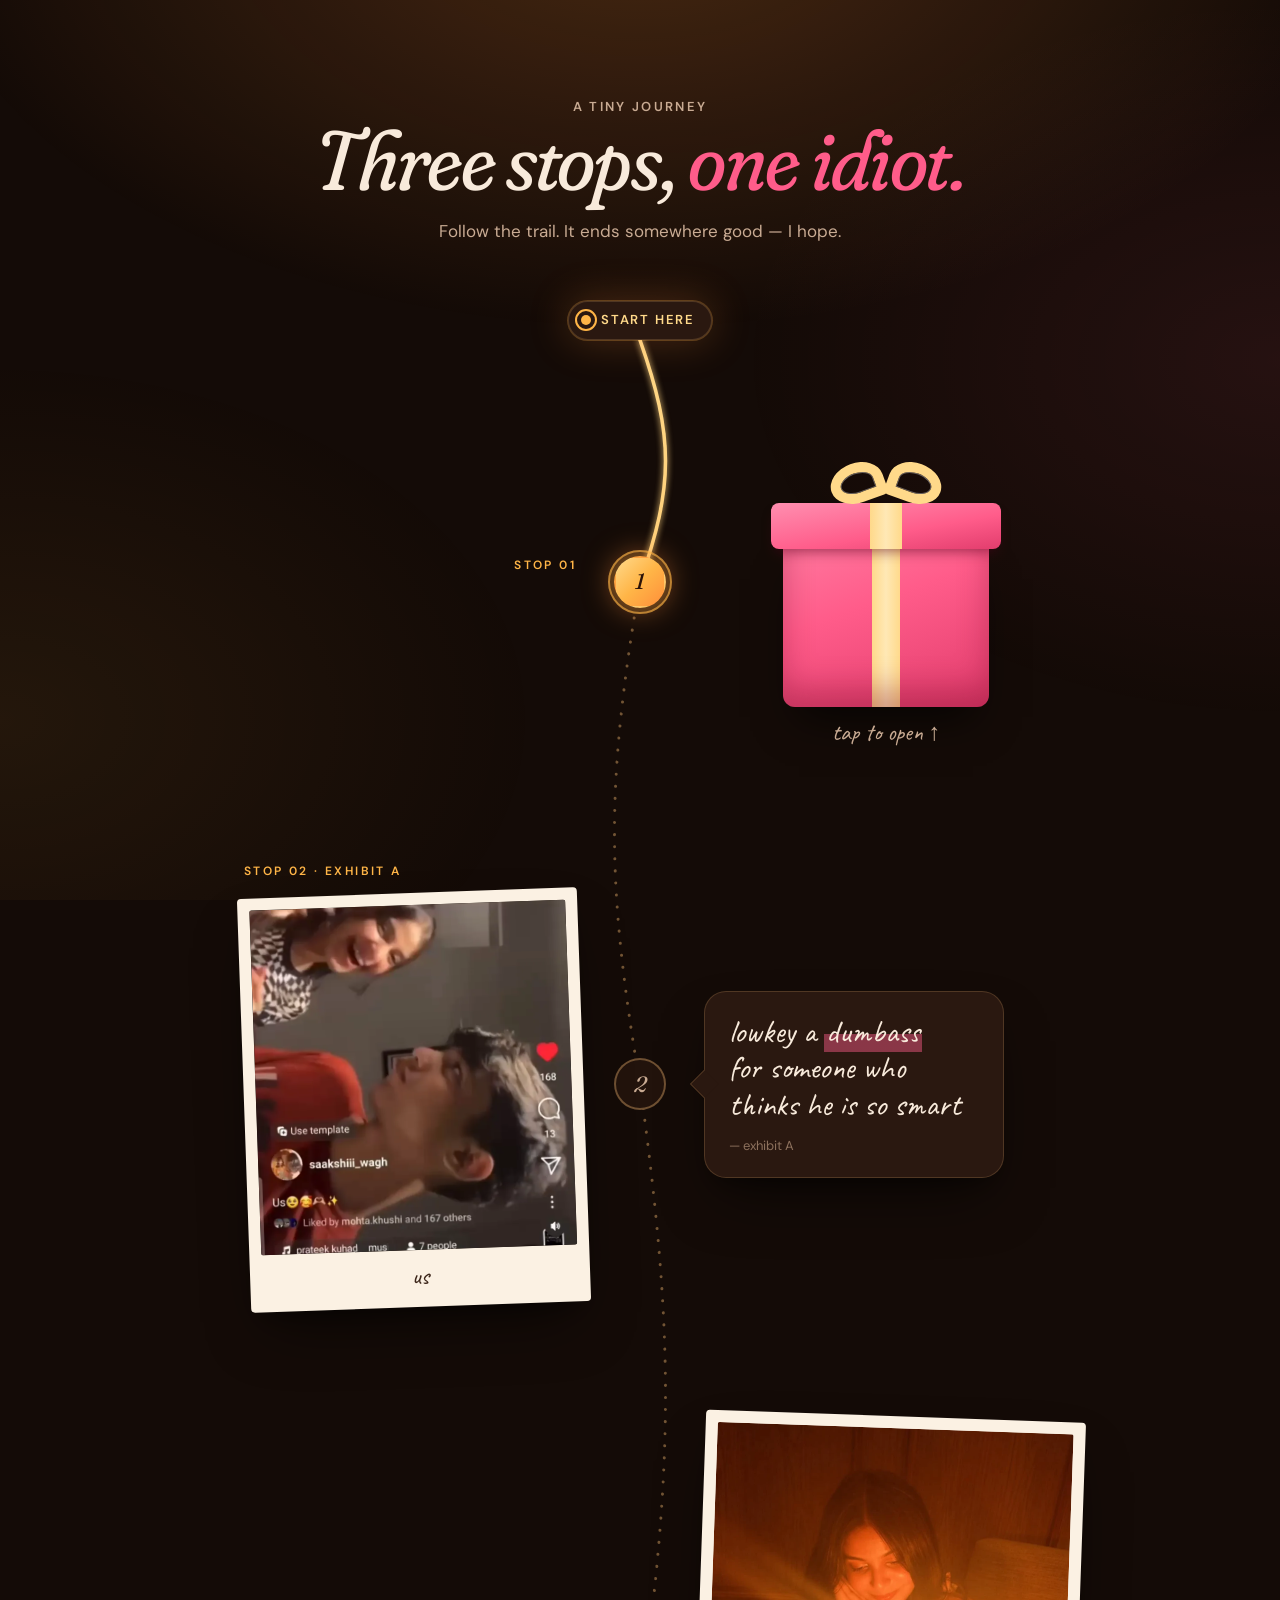
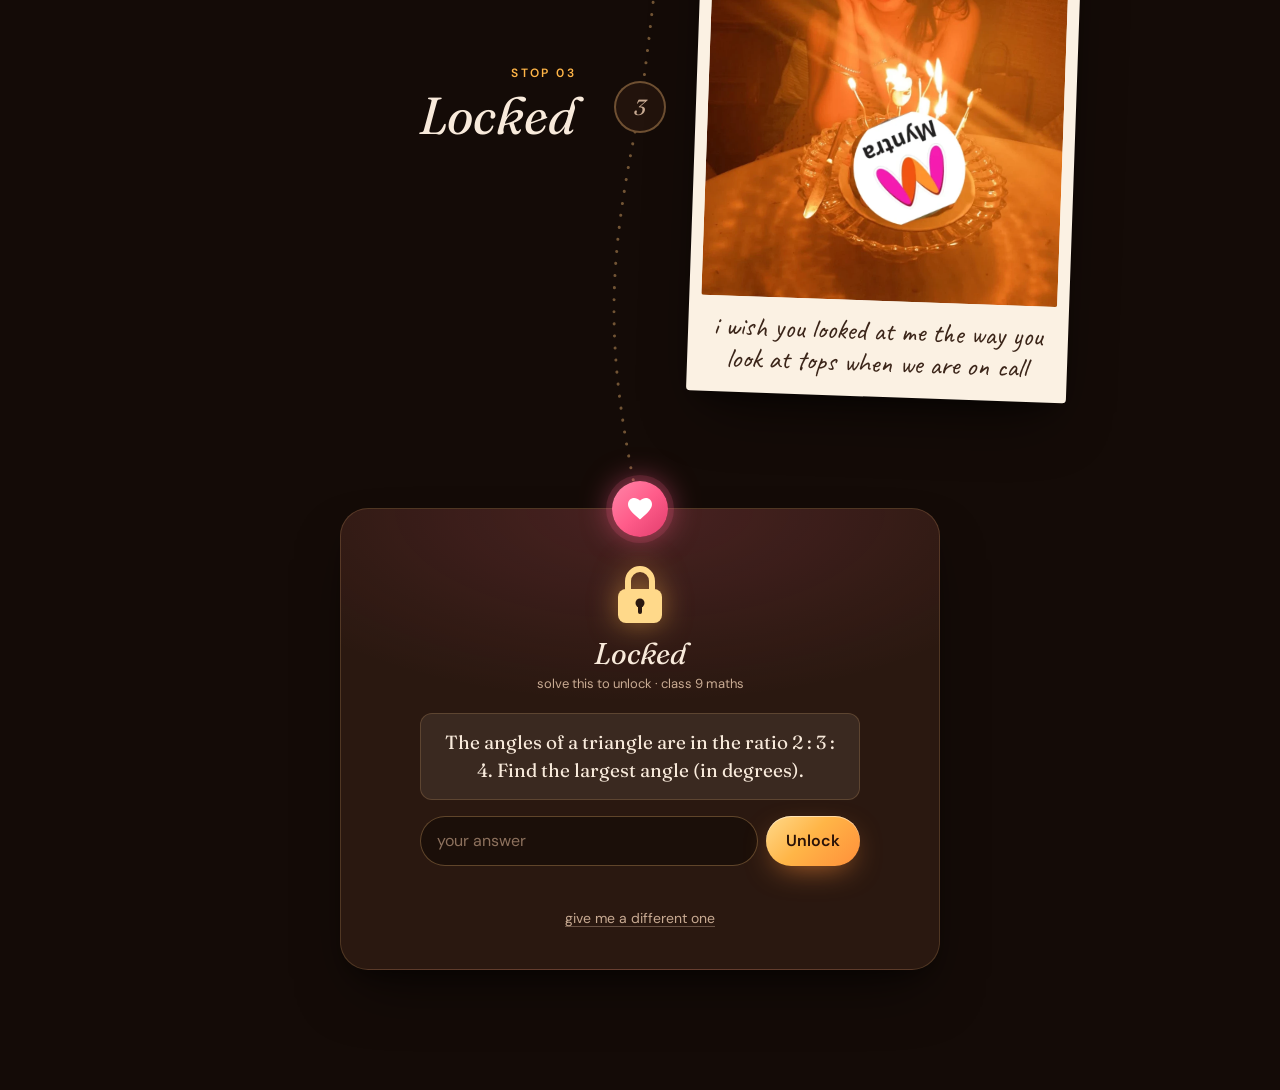
==== journey.html @ 2570b95c "Journey page: shorter bubble text, bare stop 3 title, "you miss me?" - Stop 2 bubble: "lowkey a dumb" ====
<!doctype html>
<html lang="en">
  <head>
    <meta charset="utf-8" />
    <meta name="viewport" content="width=device-width, initial-scale=1, viewport-fit=cover" />
    <meta name="theme-color" content="#140b07" />
    <title>A Tiny Journey</title>
    <meta name="description" content="Three stops, one idiot." />
    <link rel="icon" href="data:image/svg+xml,%3Csvg xmlns='http://www.w3.org/2000/svg' viewBox='0 0 100 100'%3E%3Ctext y='.9em' font-size='90'%3E%F0%9F%8E%81%3C/text%3E%3C/svg%3E" />
    <link rel="preconnect" href="https://fonts.googleapis.com" />
    <link rel="preconnect" href="https://fonts.gstatic.com" crossorigin />
    <link
      href="https://fonts.googleapis.com/css2?family=Caveat:wght@500;700&family=DM+Sans:opsz,wght@9..40,400;9..40,600&family=Fraunces:ital,opsz,wght,SOFT,WONK@0,9..144,400,100,1;1,9..144,400,100,1&display=swap"
      rel="stylesheet"
    />
    <link rel="stylesheet" href="css/style.css" />
  </head>
  <body>
    <div class="bokeh" aria-hidden="true"></div>

    <header class="page journey-head">
      <p class="eyebrow reveal">a tiny journey</p>
      <h1 class="display reveal">Three stops, <em>one idiot.</em></h1>
      <p class="reveal">Follow the trail. It ends somewhere good — I hope.</p>
    </header>

    <main class="page journey" id="journey">
      <svg class="journey__svg" id="trail" aria-hidden="true" focusable="false">
        <defs>
          <linearGradient id="trailGradient" gradientUnits="userSpaceOnUse" x1="0" y1="0" x2="0" y2="1000">
            <stop offset="0" stop-color="#ffd98a" />
            <stop offset="0.5" stop-color="#ffb547" />
            <stop offset="1" stop-color="#ff5c8a" />
          </linearGradient>
          <filter id="trailGlow" filterUnits="userSpaceOnUse" x="0" y="0" width="100%" height="100%">
            <feGaussianBlur stdDeviation="3" result="blur" />
            <feMerge>
              <feMergeNode in="blur" />
              <feMergeNode in="SourceGraphic" />
            </feMerge>
          </filter>
        </defs>
        <g class="journey__tracks"></g>
        <g class="journey__fills" filter="url(#trailGlow)"></g>
      </svg>

      <div class="start">
        <span class="start__pill" data-node data-anchor="bottom"><span class="start__dot"></span>start here</span>
      </div>

      <!-- Stop 1 — the gift box -->
      <section class="stop stop--main-right" id="stop1" aria-label="Stop 01">
        <div class="pin" data-node aria-hidden="true">1</div>
        <div class="stop__side reveal">
          <span class="stop__label">Stop 01</span>
          <p class="stop__note" id="stop1-note"></p>
        </div>
        <div class="stop__main reveal">
          <div class="gift-stage" id="giftStage">
            <button class="gift" id="gift" type="button" aria-label="Open the gift box">
              <span class="gift__body"></span>
              <span class="gift__lid"><span class="gift__bow"></span></span>
            </button>
            <p class="gift-hint" id="giftHint" aria-hidden="true">tap to open ↑</p>
            <figure class="polaroid polaroid--plain" id="surprisePhoto" tabindex="-1" hidden>
              <img
                src="assets/img/stop1-surprise.webp"
                width="800"
                height="992"
                alt="A white shirt covered in handwritten notes and signatures"
              />
            </figure>
          </div>
        </div>
      </section>

      <!-- Stop 2 — the video, with a note beside it -->
      <section class="stop stop--main-left stop--video" id="stop2" aria-label="Stop 02, Exhibit A">
        <div class="pin" data-node aria-hidden="true">2</div>
        <div class="stop__main reveal">
          <span class="tag-line">Stop 02 · Exhibit A</span>
          <figure class="polaroid polaroid--video">
            <video
              id="exhibitA"
              src="assets/video/stop2-exhibit-a.mp4"
              poster="assets/video/stop2-poster.webp"
              width="704"
              height="768"
              muted
              loop
              playsinline
              autoplay
              preload="auto"
              aria-label="A short clip of us"
            ></video>
            <figcaption>us</figcaption>
          </figure>
        </div>
        <div class="stop__side reveal">
          <div class="bubble">
            <p>lowkey a <mark>dumbass</mark> for someone who thinks he is so smart</p>
            <small>— exhibit A</small>
          </div>
        </div>
      </section>

      <!-- Stop 3 — the photo and the wish; the maths lock guards what comes next -->
      <section class="stop stop--main-right" id="stop3" aria-labelledby="stop3-title">
        <div class="pin" data-node aria-hidden="true">3</div>
        <div class="stop__side reveal">
          <span class="stop__label">Stop 03</span>
          <h2 class="stop__title" id="stop3-title">Locked</h2>
        </div>
        <div class="stop__main reveal">
          <figure class="polaroid polaroid--wish">
            <img
              src="assets/img/stop3-locked.webp"
              width="900"
              height="1196"
              alt="You, smiling over a cake full of birthday candles"
            />
            <figcaption id="wish">i wish you looked at me the way you look at tops when we are on call</figcaption>
          </figure>
        </div>
      </section>

      <!-- Finale — the maths lock; solving it reveals the drop-box, the question and "Yes" -->
      <section class="finale" id="finale" aria-label="Locked: solve the maths problem to continue">
        <div class="finale__heart" data-node aria-hidden="true">
          <svg viewBox="0 0 24 22" focusable="false">
            <path
              fill="currentColor"
              d="M12 21.6 10.3 20C4.1 14.4 0 10.7 0 6.2 0 2.7 2.7 0 6.2 0c2 0 3.9.9 5.8 2.6C13.9.9 15.8 0 17.8 0 21.3 0 24 2.7 24 6.2c0 4.5-4.1 8.2-10.3 13.8L12 21.6z"
            />
          </svg>
        </div>

        <div class="finale-lock" id="finaleLock">
          <svg class="padlock" viewBox="0 0 56 64" aria-hidden="true" focusable="false">
            <path
              class="padlock__shackle"
              d="M16 30V20a12 12 0 0 1 24 0v10"
              fill="none"
              stroke="currentColor"
              stroke-width="6"
              stroke-linecap="round"
            />
            <rect x="6" y="28" width="44" height="34" rx="8" fill="currentColor" />
            <circle cx="28" cy="42" r="4.5" fill="#2a1810" />
            <rect x="26" y="44" width="4" height="9" rx="2" fill="#2a1810" />
          </svg>
          <p class="lock-title">Locked</p>
          <p class="lock-sub">solve this to unlock · class 9 maths</p>

          <form id="mathForm" novalidate autocomplete="off" style="width: 100%">
            <div class="problem" id="problem"></div>
            <div class="answer-row" id="answerRow">
              <label class="sr-only" for="answer">Your answer</label>
              <input class="field" id="answer" type="text" inputmode="decimal" placeholder="your answer" enterkeyhint="go" />
              <button class="btn" type="submit">Unlock</button>
            </div>
            <p class="feedback" id="mathFeedback" role="status" aria-live="polite"></p>
            <p class="hint" id="mathHint" hidden></p>
            <button type="button" class="link-btn" id="newProblem">give me a different one</button>
          </form>
        </div>

        <div class="finale-open" id="finaleOpen" hidden>
          <div class="dropzone" id="dropzone" tabindex="0" role="button" aria-describedby="dropSub">
            <svg class="dropzone__icon" viewBox="0 0 24 24" fill="none" stroke="currentColor" stroke-width="1.6" stroke-linecap="round" stroke-linejoin="round" aria-hidden="true" focusable="false">
              <path d="M5 8h14l-1.2 11.2a2 2 0 0 1-2 1.8H8.2a2 2 0 0 1-2-1.8L5 8Z" />
              <path d="M9 10V6.5a3 3 0 0 1 6 0V10" />
            </svg>
            <p class="dropzone__title" id="dropTitle">drop a Myntra link here</p>
            <p class="dropzone__sub" id="dropSub">drag it in, or paste it below</p>
            <p class="dropzone__link" id="dropLink" hidden></p>
          </div>
          <!-- The link is submitted by answering "Yes" -->
          <form class="link-form" id="linkForm" novalidate autocomplete="off">
            <label class="sr-only" for="linkInput">Myntra link</label>
            <input
              class="field"
              id="linkInput"
              type="text"
              inputmode="url"
              placeholder="https://www.myntra.com/…"
              spellcheck="false"
              autocapitalize="off"
              autocorrect="off"
              enterkeyhint="send"
            />
            <p class="drop-feedback" id="dropFeedback" role="status" aria-live="polite"></p>

            <div class="ask" id="ask">
              <p class="ask__q" id="askQ">you miss me?</p>
              <button class="btn btn--rose btn--yes" id="yesBtn" type="submit" aria-describedby="askQ">Yes</button>
            </div>
          </form>
        </div>
      </section>
    </main>

    <script src="js/common.js"></script>
    <script src="js/journey.js"></script>
  </body>
</html>
---- css/style.css ----
/* ==========================================================================
   Tokens
   ========================================================================== */
:root {
  --bg: #140b07;
  --bg-2: #22130c;
  --surface: #2a1810;
  --surface-2: #3a2216;
  --line: rgba(255, 196, 120, 0.18);

  --text: #f8eadb;
  --muted: #c9ab93;
  --faint: #8d715d;

  --amber: #ffb547;
  --amber-2: #ff8f3a;
  --rose: #ff5c8a;
  --rose-2: #e23d6d;
  --gold: #ffd98a;

  --paper: #fbf1e3;
  --paper-2: #f3e3cc;
  --ink: #3b2519;
  --ink-soft: #6e4c39;

  --danger: #ff8a8a;
  --ok: #9be7b0;

  --font-display: "Fraunces", "Georgia", "Times New Roman", serif;
  --font-hand: "Caveat", "Segoe Print", "Bradley Hand", cursive;
  --font-body: "DM Sans", system-ui, -apple-system, "Segoe UI", Roboto, sans-serif;

  --radius: 18px;
  --radius-sm: 12px;
  --shadow: 0 30px 60px -20px rgba(0, 0, 0, 0.6), 0 12px 24px -12px rgba(0, 0, 0, 0.5);
  --glow: 0 0 0 1px rgba(255, 181, 71, 0.25), 0 0 40px rgba(255, 143, 58, 0.25);

  --rail: 96px;
  --rail-m: 44px;
  --gutter: 16px;
}

/* ==========================================================================
   Base
   ========================================================================== */
*,
*::before,
*::after {
  box-sizing: border-box;
}

html {
  -webkit-text-size-adjust: 100%;
  scroll-behavior: smooth;
}

body {
  margin: 0;
  min-height: 100vh;
  min-height: 100dvh;
  background-color: var(--bg);
  color: var(--text);
  font-family: var(--font-body);
  font-size: 17px;
  line-height: 1.6;
  overflow-x: hidden;
}

img,
video,
svg {
  display: block;
  max-width: 100%;
}

button,
input {
  font: inherit;
  color: inherit;
}

button {
  cursor: pointer;
}

:focus-visible {
  outline: 2px solid var(--amber);
  outline-offset: 3px;
  border-radius: 6px;
}

[hidden] {
  display: none !important;
}

.sr-only {
  position: absolute;
  width: 1px;
  height: 1px;
  padding: 0;
  margin: -1px;
  overflow: hidden;
  clip: rect(0, 0, 0, 0);
  white-space: nowrap;
  border: 0;
}

/* Floating candle-light bokeh behind everything */
.bokeh {
  position: fixed;
  inset: 0;
  pointer-events: none;
  z-index: 0;
  overflow: hidden;
  background-image:
    radial-gradient(1200px 700px at 50% -10%, rgba(255, 143, 58, 0.22), transparent 60%),
    radial-gradient(900px 600px at 100% 40%, rgba(255, 92, 138, 0.08), transparent 60%),
    radial-gradient(900px 600px at 0% 80%, rgba(255, 181, 71, 0.07), transparent 60%);
}

.bokeh span {
  position: absolute;
  bottom: -60px;
  border-radius: 50%;
  background: radial-gradient(circle, rgba(255, 196, 110, 0.55), rgba(255, 143, 58, 0) 70%);
  filter: blur(1px);
  opacity: 0;
  animation: drift linear infinite;
}

@keyframes drift {
  0% {
    transform: translate3d(0, 0, 0);
    opacity: 0;
  }
  15% {
    opacity: var(--o, 0.6);
  }
  85% {
    opacity: var(--o, 0.6);
  }
  100% {
    transform: translate3d(var(--dx, 20px), -110vh, 0);
    opacity: 0;
  }
}

.page {
  position: relative;
  z-index: 1;
  width: 100%;
  max-width: 1080px;
  margin: 0 auto;
  padding: 0 var(--gutter);
}

/* ==========================================================================
   Shared type + buttons
   ========================================================================== */
.eyebrow {
  font-family: var(--font-body);
  font-size: 13px;
  font-weight: 600;
  letter-spacing: 0.18em;
  text-transform: uppercase;
  color: var(--amber);
  margin: 0 0 12px;
}

.display {
  font-family: var(--font-display);
  font-weight: 400;
  font-style: italic;
  font-variation-settings: "SOFT" 100, "WONK" 1;
  line-height: 1;
  letter-spacing: -0.02em;
  margin: 0;
  text-wrap: balance;
}

.hand {
  font-family: var(--font-hand);
}

.btn {
  display: inline-flex;
  align-items: center;
  justify-content: center;
  gap: 10px;
  min-height: 52px;
  padding: 0 26px;
  border: 0;
  border-radius: 999px;
  font-weight: 600;
  font-size: 16px;
  text-decoration: none;
  color: #2a1208;
  background: linear-gradient(135deg, var(--gold), var(--amber) 45%, var(--amber-2));
  box-shadow: 0 10px 30px -10px rgba(255, 143, 58, 0.7), inset 0 1px 0 rgba(255, 255, 255, 0.5);
  transition: transform 0.2s ease, box-shadow 0.2s ease, filter 0.2s ease;
}

.btn:hover {
  transform: translateY(-2px);
  box-shadow: 0 16px 36px -10px rgba(255, 143, 58, 0.85), inset 0 1px 0 rgba(255, 255, 255, 0.5);
}

.btn:active {
  transform: translateY(0);
}

.btn[disabled] {
  filter: grayscale(0.6) brightness(0.7);
  cursor: not-allowed;
  transform: none;
}

.btn .arrow {
  transition: transform 0.2s ease;
}

.btn:hover .arrow {
  transform: translateX(4px);
}

.btn--rose {
  color: #fff;
  background: linear-gradient(135deg, #ff86a8, var(--rose) 45%, var(--rose-2));
  box-shadow: 0 10px 30px -10px rgba(255, 92, 138, 0.8), inset 0 1px 0 rgba(255, 255, 255, 0.35);
}

.btn--rose:hover {
  box-shadow: 0 16px 38px -10px rgba(255, 92, 138, 0.95), inset 0 1px 0 rgba(255, 255, 255, 0.35);
}

.link-btn {
  background: none;
  border: 0;
  padding: 4px 2px;
  color: var(--muted);
  font-size: 14px;
  text-decoration: underline;
  text-underline-offset: 3px;
  text-decoration-color: rgba(201, 171, 147, 0.4);
}

.link-btn:hover {
  color: var(--text);
}

/* Fade-up on scroll */
.reveal {
  opacity: 0;
  transform: translateY(24px);
  transition: opacity 0.8s ease, transform 0.8s cubic-bezier(0.2, 0.7, 0.2, 1);
}

.reveal.is-in {
  opacity: 1;
  transform: none;
}

/* ==========================================================================
   Page 1 — the apology
   ========================================================================== */
.apology {
  min-height: 100vh;
  min-height: 100dvh;
  display: flex;
  flex-direction: column;
  align-items: center;
  justify-content: center;
  gap: clamp(28px, 6vh, 48px);
  padding-top: 24px;
  padding-bottom: 24px;
  text-align: center;
}

.apology__title {
  font-size: clamp(64px, 15vw, 160px);
  background: linear-gradient(180deg, #fff3e0 10%, var(--gold) 55%, var(--amber-2));
  -webkit-background-clip: text;
  background-clip: text;
  color: transparent;
  padding: 0 0.08em 0.08em;
  text-decoration: none;
  animation: breathe 4s ease-in-out infinite;
}

@keyframes breathe {
  0%, 100% { filter: drop-shadow(0 0 10px rgba(255, 170, 70, 0.15)); }
  50% { filter: drop-shadow(0 0 34px rgba(255, 170, 70, 0.5)); }
}

/* ==========================================================================
   Page 2 — the journey
   ========================================================================== */
.journey-head {
  text-align: center;
  padding: clamp(48px, 9vh, 96px) 0 32px;
}

.journey-head h1 {
  font-size: clamp(44px, 8vw, 84px);
}

.journey-head h1 em {
  color: var(--rose);
}

.journey-head p {
  text-wrap: balance;
  margin: 16px auto 0;
  max-width: 36ch;
  color: var(--muted);
}

.journey {
  position: relative;
  padding: 24px 0 120px;
}

.journey__svg {
  position: absolute;
  inset: 0;
  width: 100%;
  height: 100%;
  overflow: visible;
  pointer-events: none;
  z-index: 0;
}

.journey__track {
  fill: none;
  stroke: rgba(255, 196, 120, 0.4);
  stroke-width: 3;
  stroke-linecap: round;
  stroke-dasharray: 0.1 12;
}

.journey__fill {
  fill: none;
  stroke: url(#trailGradient);
  stroke-width: 3.5;
  stroke-linecap: round;
  transition: stroke-dashoffset 1.4s cubic-bezier(0.45, 0, 0.2, 1);
}

.journey > *:not(svg) {
  position: relative;
  z-index: 1;
}

/* Start marker */
.start {
  display: flex;
  justify-content: center;
  margin-bottom: 72px;
}

.start__pill {
  display: inline-flex;
  align-items: center;
  gap: 10px;
  padding: 8px 16px 8px 12px;
  border-radius: 999px;
  background: var(--surface);
  border: 1px solid var(--line);
  font-size: 13px;
  font-weight: 600;
  letter-spacing: 0.14em;
  text-transform: uppercase;
  color: var(--gold);
  box-shadow: var(--glow);
}

.start__dot {
  position: relative;
  width: 10px;
  height: 10px;
  border-radius: 50%;
  background: var(--amber);
}

.start__dot::after {
  content: "";
  position: absolute;
  inset: -6px;
  border-radius: 50%;
  border: 2px solid var(--amber);
  animation: ping 1.8s ease-out infinite;
}

@keyframes ping {
  0% { transform: scale(0.4); opacity: 1; }
  100% { transform: scale(1.6); opacity: 0; }
}

/* A stop on the map */
.stop {
  display: grid;
  grid-template-columns: 1fr var(--rail) 1fr;
  align-items: center;
  column-gap: 0;
  margin-bottom: 110px;
}

.pin {
  grid-column: 2;
  grid-row: 1;
  justify-self: center;
  position: relative;
  width: 52px;
  height: 52px;
  border-radius: 50%;
  display: grid;
  place-items: center;
  font-family: var(--font-display);
  font-size: 22px;
  font-style: italic;
  color: var(--muted);
  background: var(--bg-2);
  border: 2px solid rgba(255, 196, 120, 0.35);
  transition: all 0.6s ease;
}

.pin.is-reached {
  color: #2a1208;
  background: linear-gradient(135deg, var(--gold), var(--amber) 50%, var(--amber-2));
  border-color: transparent;
  box-shadow: 0 0 0 6px rgba(255, 181, 71, 0.15), 0 0 30px rgba(255, 143, 58, 0.6);
}

.pin.is-reached::after {
  content: "";
  position: absolute;
  inset: -8px;
  border-radius: 50%;
  border: 2px solid rgba(255, 181, 71, 0.6);
  animation: ping 2.2s ease-out infinite;
}

.stop__side,
.stop__main {
  grid-row: 1;
  min-width: 0;
}

.stop--main-right .stop__main { grid-column: 3; justify-self: start; padding-left: 8px; }
.stop--main-right .stop__side { grid-column: 1; justify-self: end; text-align: right; padding-right: 16px; }
.stop--main-left .stop__main { grid-column: 1; justify-self: end; padding-right: 8px; }
.stop--main-left .stop__side { grid-column: 3; justify-self: start; padding-left: 16px; }

.stop__label {
  display: block;
  font-size: 12px;
  font-weight: 600;
  letter-spacing: 0.2em;
  text-transform: uppercase;
  color: var(--amber);
  margin-bottom: 6px;
}

.stop__title {
  font-family: var(--font-display);
  font-style: italic;
  font-weight: 400;
  font-size: clamp(36px, 5vw, 52px);
  line-height: 1;
  margin: 0 0 10px;
}

.stop__note {
  margin: 0;
  color: var(--muted);
  max-width: 28ch;
  display: inline-block;
}

/* --- Stop 1: gift box ---------------------------------------------------- */
.gift-stage {
  position: relative;
  width: 380px;
  max-width: 100%;
  min-height: 340px;
  display: grid;
  place-items: center;
}

.gift {
  position: relative;
  width: 230px;
  height: 250px;
  padding: 0;
  border: 0;
  background: none;
  animation: nudge 4s ease-in-out 1.5s infinite;
  -webkit-tap-highlight-color: transparent;
}

.gift:hover {
  animation-play-state: paused;
}

.gift:hover .gift__lid {
  transform: translateY(-10px) rotate(-3deg);
}

.gift__body {
  position: absolute;
  left: 12px;
  right: 12px;
  bottom: 0;
  height: 170px;
  border-radius: 6px 6px 12px 12px;
  background:
    linear-gradient(90deg, transparent 43%, var(--gold) 43%, #ffe8b5 50%, var(--gold) 57%, transparent 57%),
    linear-gradient(160deg, #ff7aa0, var(--rose) 40%, var(--rose-2));
  box-shadow: inset 0 -18px 30px rgba(120, 10, 40, 0.35), 0 26px 40px -16px rgba(0, 0, 0, 0.7);
}

.gift__lid {
  position: absolute;
  left: 0;
  right: 0;
  top: 46px;
  height: 46px;
  border-radius: 8px;
  background:
    linear-gradient(90deg, transparent 43%, var(--gold) 43%, #ffe8b5 50%, var(--gold) 57%, transparent 57%),
    linear-gradient(170deg, #ff8fb0, var(--rose) 60%, var(--rose-2));
  box-shadow: 0 8px 14px -6px rgba(90, 0, 30, 0.6);
  transition: transform 0.35s ease;
  z-index: 2;
}

.gift__bow {
  position: absolute;
  left: 50%;
  top: -40px;
  width: 0;
  height: 0;
}

.gift__bow::before,
.gift__bow::after {
  content: "";
  position: absolute;
  top: 0;
  width: 54px;
  height: 40px;
  border: 10px solid var(--gold);
  border-radius: 50% 50% 10% 50%;
  box-shadow: inset 0 0 0 1px rgba(255, 255, 255, 0.35);
}

.gift__bow::before {
  right: 2px;
  transform: rotate(-20deg);
}

.gift__bow::after {
  left: 2px;
  transform: scaleX(-1) rotate(-20deg);
}

.gift-hint {
  position: absolute;
  bottom: 0;
  left: 0;
  right: 0;
  text-align: center;
  font-family: var(--font-hand);
  font-size: 24px;
  color: var(--muted);
  margin: 0;
  animation: bob 2.4s ease-in-out infinite;
}

@keyframes nudge {
  0%, 82%, 100% { transform: rotate(0); }
  85% { transform: rotate(-4deg); }
  88% { transform: rotate(4deg); }
  91% { transform: rotate(-3deg); }
  94% { transform: rotate(2deg); }
}

@keyframes bob {
  0%, 100% { transform: translateY(0); }
  50% { transform: translateY(-4px); }
}

.gift-stage.is-opening .gift {
  animation: shake 0.45s ease-in-out;
}

.gift-stage.is-opening .gift__lid {
  transition: transform 0.7s cubic-bezier(0.3, 1.4, 0.6, 1), opacity 0.7s ease;
  transform: translate(-60px, -150px) rotate(-38deg);
  opacity: 0;
}

.gift-stage.is-opening .gift-hint {
  opacity: 0;
  transition: opacity 0.3s ease;
}

@keyframes shake {
  0%, 100% { transform: rotate(0); }
  25% { transform: rotate(-6deg) scale(1.03); }
  50% { transform: rotate(6deg) scale(1.05); }
  75% { transform: rotate(-3deg); }
}

.polaroid {
  margin: 0;
  padding: 12px 12px 0;
  background: var(--paper);
  border-radius: 4px;
  box-shadow: var(--shadow);
  transform: rotate(2deg);
  width: 360px;
  max-width: 100%;
}

.polaroid img,
.polaroid video {
  width: 100%;
  height: auto;
  border-radius: 2px;
  background: #1b0f09;
}

.polaroid--plain {
  padding-bottom: 44px;
}

.polaroid figcaption {
  font-family: var(--font-hand);
  font-size: 24px;
  line-height: 1.2;
  color: var(--ink);
  text-align: center;
  padding: 12px 6px 16px;
}

.gift-stage .polaroid {
  animation: rise 0.9s cubic-bezier(0.2, 1.3, 0.4, 1) both;
}

@keyframes rise {
  0% { transform: translateY(120px) scale(0.4) rotate(-6deg); opacity: 0; }
  60% { opacity: 1; }
  100% { transform: translateY(0) scale(1) rotate(2deg); opacity: 1; }
}

/* --- Stop 2: video + bubble --------------------------------------------- */
.polaroid--video {
  transform: rotate(-2deg);
  width: 340px;
}

.stop__main .tag-line {
  display: block;
  font-size: 12px;
  font-weight: 600;
  letter-spacing: 0.2em;
  text-transform: uppercase;
  color: var(--amber);
  margin: 0 0 12px;
}

.bubble {
  position: relative;
  max-width: 300px;
  padding: 22px 24px 20px;
  background: var(--surface);
  border: 1px solid var(--line);
  border-radius: 22px;
  box-shadow: var(--shadow);
}

.bubble::before {
  /* tail pointing at the video */
  content: "";
  position: absolute;
  left: -11px;
  top: 50%;
  width: 20px;
  height: 20px;
  margin-top: -10px;
  background: var(--surface);
  border-left: 1px solid var(--line);
  border-bottom: 1px solid var(--line);
  transform: rotate(45deg);
}

.bubble p {
  text-wrap: balance;
  margin: 0;
  font-family: var(--font-hand);
  font-size: clamp(26px, 3vw, 32px);
  line-height: 1.15;
  color: var(--text);
}

.bubble p mark {
  background: linear-gradient(transparent 55%, rgba(255, 92, 138, 0.45) 55%);
  color: inherit;
  padding: 0 2px;
}

.bubble small {
  display: block;
  margin-top: 12px;
  font-size: 13px;
  color: var(--faint);
}

/* --- Stop 3: the photo with the wish as its caption ------------------- */
.polaroid--wish {
  width: 380px;
}

.polaroid--wish figcaption {
  font-size: clamp(24px, 2.6vw, 28px);
  line-height: 1.15;
  padding: 14px 10px 18px;
  text-wrap: balance;
}

/* --- Finale lock: the maths problem that guards the drop-box ------------ */
.finale-lock {
  display: flex;
  flex-direction: column;
  align-items: center;
  text-align: center;
  max-width: 440px;
  margin: 0 auto;
}

.finale-open {
  animation: finaleIn 0.8s cubic-bezier(0.2, 0.8, 0.2, 1) both;
}

.padlock {
  width: 56px;
  height: 64px;
  margin-bottom: 12px;
  color: var(--gold);
  filter: drop-shadow(0 0 14px rgba(255, 181, 71, 0.5));
}

.padlock__shackle {
  transform-box: fill-box;
  transform-origin: 100% 100%;
  transition: transform 0.5s cubic-bezier(0.3, 1.6, 0.6, 1);
}

.finale-lock.is-opening .padlock__shackle {
  transform: translateY(-6px) rotate(28deg);
}

.lock-title {
  margin: 0;
  font-family: var(--font-display);
  font-style: italic;
  font-size: 30px;
  line-height: 1.1;
}

.lock-sub {
  margin: 4px 0 18px;
  font-size: 13px;
  color: var(--muted);
}

.problem {
  margin: 0 0 16px;
  padding: 14px 16px;
  width: 100%;
  border-radius: var(--radius-sm);
  background: rgba(255, 240, 220, 0.08);
  border: 1px solid var(--line);
  font-size: 17px;
  line-height: 1.5;
}

.problem .q {
  font-family: var(--font-display);
  font-size: 19px;
}

.frac {
  display: inline-flex;
  flex-direction: column;
  vertical-align: middle;
  text-align: center;
  font-size: 0.85em;
  line-height: 1.05;
  margin: 0 2px;
}

.frac > span:first-child {
  border-bottom: 1px solid currentColor;
  padding: 0 3px;
}

.answer-row {
  display: flex;
  gap: 8px;
  width: 100%;
}

.field {
  flex: 1;
  min-width: 0;
  height: 50px;
  padding: 0 16px;
  border-radius: 999px;
  border: 1px solid rgba(255, 196, 120, 0.3);
  background: rgba(20, 11, 7, 0.65);
  color: var(--text);
  font-size: 16px;
  transition: border-color 0.2s ease, box-shadow 0.2s ease;
}

.field::placeholder {
  color: var(--faint);
}

.field:focus {
  outline: none;
  border-color: var(--amber);
  box-shadow: 0 0 0 4px rgba(255, 181, 71, 0.18);
}

.answer-row .btn {
  min-height: 50px;
  padding: 0 20px;
}

.feedback {
  min-height: 1.5em;
  margin: 12px 0 4px;
  font-size: 14px;
  color: var(--muted);
}

.feedback.is-bad {
  color: var(--danger);
}

.feedback.is-ok {
  color: var(--ok);
}

.hint {
  margin: 0 0 6px;
  font-size: 13px;
  color: var(--gold);
}

.is-shaking {
  animation: wrong 0.45s ease;
}

@keyframes wrong {
  0%, 100% { transform: translateX(0); }
  20% { transform: translateX(-8px); }
  40% { transform: translateX(8px); }
  60% { transform: translateX(-5px); }
  80% { transform: translateX(5px); }
}

/* --- Finale: wish + drop-box + yes -------------------------------------- */
.finale {
  position: relative;
  max-width: 600px;
  margin: 0 auto;
  padding: 52px clamp(20px, 5vw, 44px) 36px;
  border-radius: 28px;
  background:
    radial-gradient(120% 70% at 50% 0%, rgba(255, 92, 138, 0.14), transparent 60%),
    var(--surface);
  border: 1px solid var(--line);
  box-shadow: var(--shadow);
  text-align: center;
  animation: finaleIn 0.9s cubic-bezier(0.2, 0.8, 0.2, 1) both;
}

@keyframes finaleIn {
  from { opacity: 0; transform: translateY(40px) scale(0.98); }
  to { opacity: 1; transform: none; }
}

.finale__heart {
  position: absolute;
  top: -28px;
  left: 50%;
  width: 56px;
  height: 56px;
  margin-left: -28px;
  border-radius: 50%;
  display: grid;
  place-items: center;
  background: linear-gradient(135deg, #ff86a8, var(--rose) 50%, var(--rose-2));
  box-shadow: 0 0 0 6px rgba(255, 92, 138, 0.15), 0 0 30px rgba(255, 92, 138, 0.6);
  color: #fff;
}

.finale__heart svg {
  width: 24px;
  height: 22px;
  animation: beat 1.4s ease-in-out infinite;
}

@keyframes beat {
  0%, 100% { transform: scale(1); }
  15% { transform: scale(1.18); }
  30% { transform: scale(1); }
  45% { transform: scale(1.12); }
}

.dropzone {
  position: relative;
  display: flex;
  flex-direction: column;
  align-items: center;
  gap: 6px;
  padding: 28px 20px;
  border-radius: 20px;
  border: 2px dashed rgba(255, 92, 138, 0.5);
  background: rgba(255, 92, 138, 0.05);
  cursor: pointer;
  transition: border-color 0.2s ease, background 0.2s ease, transform 0.2s ease;
}

.dropzone:hover,
.dropzone:focus-visible {
  border-color: var(--rose);
  background: rgba(255, 92, 138, 0.09);
}

.dropzone.is-over {
  border-color: var(--rose);
  border-style: solid;
  background: rgba(255, 92, 138, 0.16);
  transform: scale(1.02);
}

.dropzone.is-filled {
  border-style: solid;
  border-color: rgba(155, 231, 176, 0.6);
  background: rgba(155, 231, 176, 0.07);
  cursor: default;
}

.dropzone__icon {
  width: 44px;
  height: 44px;
  color: var(--rose);
  margin-bottom: 4px;
}

.dropzone.is-filled .dropzone__icon {
  color: var(--ok);
}

.dropzone__title {
  margin: 0;
  font-weight: 600;
  font-size: 17px;
}

.dropzone__sub {
  margin: 0;
  font-size: 14px;
  color: var(--muted);
}

.dropzone__link {
  margin: 6px 0 0;
  max-width: 100%;
  padding: 8px 14px;
  border-radius: 999px;
  background: rgba(20, 11, 7, 0.6);
  border: 1px solid var(--line);
  font-size: 14px;
  color: var(--gold);
  overflow: hidden;
  text-overflow: ellipsis;
  white-space: nowrap;
}

.link-form {
  margin-top: 14px;
}

.link-form .field {
  width: 100%;
}

.drop-feedback {
  min-height: 1.5em;
  margin: 10px 0 0;
  font-size: 14px;
  color: var(--muted);
}

.drop-feedback.is-bad {
  color: var(--danger);
}

.drop-feedback.is-ok {
  color: var(--ok);
}

.ask {
  display: flex;
  align-items: center;
  justify-content: center;
  flex-wrap: wrap;
  gap: 18px 22px;
  margin-top: 18px;
  padding-top: 26px;
  border-top: 1px solid var(--line);
}

.ask__q {
  margin: 0;
  font-family: var(--font-display);
  font-style: italic;
  font-size: clamp(30px, 5vw, 40px);
  line-height: 1.1;
}

.btn--yes {
  min-height: 58px;
  padding: 0 38px;
  font-size: 19px;
  letter-spacing: 0.02em;
  animation: glowPulse 2s ease-in-out infinite;
}

@keyframes glowPulse {
  0%, 100% { box-shadow: 0 10px 30px -10px rgba(255, 92, 138, 0.8), 0 0 0 0 rgba(255, 92, 138, 0.45); }
  50% { box-shadow: 0 10px 30px -10px rgba(255, 92, 138, 0.8), 0 0 0 12px rgba(255, 92, 138, 0); }
}

/* Little flying hearts / confetti */
.burst {
  position: fixed;
  z-index: 50;
  pointer-events: none;
  width: 14px;
  height: 13px;
  left: 0;
  top: 0;
}

.burst svg {
  width: 100%;
  height: 100%;
}

/* ==========================================================================
   Page 3 — thank you
   ========================================================================== */
.thanks {
  min-height: 100vh;
  min-height: 100dvh;
  display: flex;
  flex-direction: column;
  align-items: center;
  justify-content: center;
  text-align: center;
  padding: 72px 0;
}

.thanks__heart {
  width: 76px;
  height: 70px;
  color: var(--rose);
  margin: 0 auto 30px;
  filter: drop-shadow(0 0 24px rgba(255, 92, 138, 0.65));
  animation: beat 1.6s ease-in-out infinite;
}

.thanks__title {
  font-size: clamp(46px, 9vw, 96px);
  max-width: 14ch;
  margin: 0 auto;
  background: linear-gradient(180deg, #fff3e0 10%, var(--gold) 60%, var(--amber-2));
  -webkit-background-clip: text;
  background-clip: text;
  color: transparent;
  padding: 0 0.06em 0.1em;
}

.thanks__sub {
  text-wrap: balance;
  margin: 22px auto 0;
  max-width: 30ch;
  font-family: var(--font-hand);
  font-size: clamp(28px, 4.4vw, 38px);
  line-height: 1.2;
  color: var(--text);
}

.ps {
  margin: 48px auto 0;
  max-width: 440px;
  padding: 20px 22px;
  border-radius: var(--radius);
  background: var(--surface);
  border: 1px solid var(--line);
  color: var(--muted);
  font-size: 15px;
}

.ps p {
  margin: 0 0 14px;
}

.ps .btn {
  min-height: 46px;
  font-size: 15px;
}

.again {
  margin-top: 40px;
}

.floaty {
  position: fixed;
  bottom: -40px;
  z-index: 0;
  pointer-events: none;
  color: var(--rose);
  opacity: 0;
  animation: floatUp linear infinite;
}

@keyframes floatUp {
  0% { transform: translate3d(0, 0, 0) rotate(0deg); opacity: 0; }
  10% { opacity: var(--o, 0.7); }
  90% { opacity: var(--o, 0.7); }
  100% { transform: translate3d(var(--dx, 0), -115vh, 0) rotate(var(--r, 20deg)); opacity: 0; }
}

/* ==========================================================================
   Phones
   ========================================================================== */
@media (max-width: 760px) {
  body {
    font-size: 16px;
  }

  .start {
    justify-content: flex-start;
    margin-bottom: 48px;
  }

  .stop {
    grid-template-columns: var(--rail-m) minmax(0, 1fr);
    align-items: start;
    row-gap: 18px;
    margin-bottom: 72px;
  }

  .pin {
    grid-column: 1;
    grid-row: 1;
    width: 40px;
    height: 40px;
    font-size: 18px;
    justify-self: start;
  }

  .stop--main-right .stop__side,
  .stop--main-left .stop__side {
    grid-column: 2;
    grid-row: 1;
    justify-self: start;
    text-align: left;
    padding: 0 0 0 12px;
  }

  .stop--main-right .stop__main,
  .stop--main-left .stop__main {
    grid-column: 2;
    grid-row: 2;
    justify-self: stretch;
    padding: 0 0 0 12px;
  }

  /* Stop 2 keeps the text right beside the video, even on a phone */
  .stop--video {
    grid-template-columns: var(--rail-m) minmax(0, 1.15fr) minmax(0, 1fr);
    align-items: center;
    column-gap: 0;
  }

  .stop--video .pin {
    align-self: start;
  }

  .stop--video.stop--main-left .stop__main {
    grid-column: 2;
    grid-row: 1;
    padding-left: 12px;
  }

  .stop--video.stop--main-left .stop__side {
    grid-column: 3;
    grid-row: 1;
    padding-left: 16px;
  }

  .stop--video .polaroid--video {
    padding: 7px 7px 0;
  }

  .stop--video .polaroid figcaption {
    font-size: 18px;
    padding: 8px 4px 10px;
  }

  .stop--video .bubble {
    padding: 14px 14px 12px;
    border-radius: 16px;
  }

  .stop--video .bubble::before {
    width: 14px;
    height: 14px;
    margin-top: -7px;
    left: -8px;
  }

  .stop--video .bubble p {
    font-size: 21px;
  }

  .stop--video .bubble small {
    font-size: 11px;
    margin-top: 8px;
  }

  .stop__title {
    font-size: 36px;
  }

  .stop__note {
    max-width: none;
  }

  .gift-stage {
    width: 100%;
    min-height: 320px;
  }

  .polaroid {
    width: 100%;
    max-width: 360px;
  }

  .finale {
    margin-left: var(--rail-m);
    padding-top: 44px;
    text-align: left;
  }

  .finale__heart {
    width: 40px;
    height: 40px;
    top: -20px;
    left: calc(var(--rail-m) * -1 + 20px);
    margin-left: -20px;
  }

  .finale__heart svg {
    width: 18px;
    height: 16px;
  }

  /* keep the question right beside the Yes button, even on narrow phones */
  .ask {
    justify-content: space-between;
    flex-wrap: nowrap;
    gap: 14px;
  }

  .ask__q {
    flex: 1 1 auto;
    min-width: 0;
    font-size: 27px;
  }

  .btn--yes {
    flex: none;
    min-height: 52px;
    padding: 0 26px;
    font-size: 18px;
  }
}

@media (max-width: 380px) {
  .answer-row {
    flex-direction: column;
  }

  .stop--video .bubble p {
    font-size: 19px;
  }
}

@media (prefers-reduced-motion: reduce) {
  *,
  *::before,
  *::after {
    animation-duration: 0.001ms !important;
    animation-iteration-count: 1 !important;
    transition-duration: 0.001ms !important;
    scroll-behavior: auto !important;
  }

  .bokeh span,
  .floaty {
    display: none;
  }
}
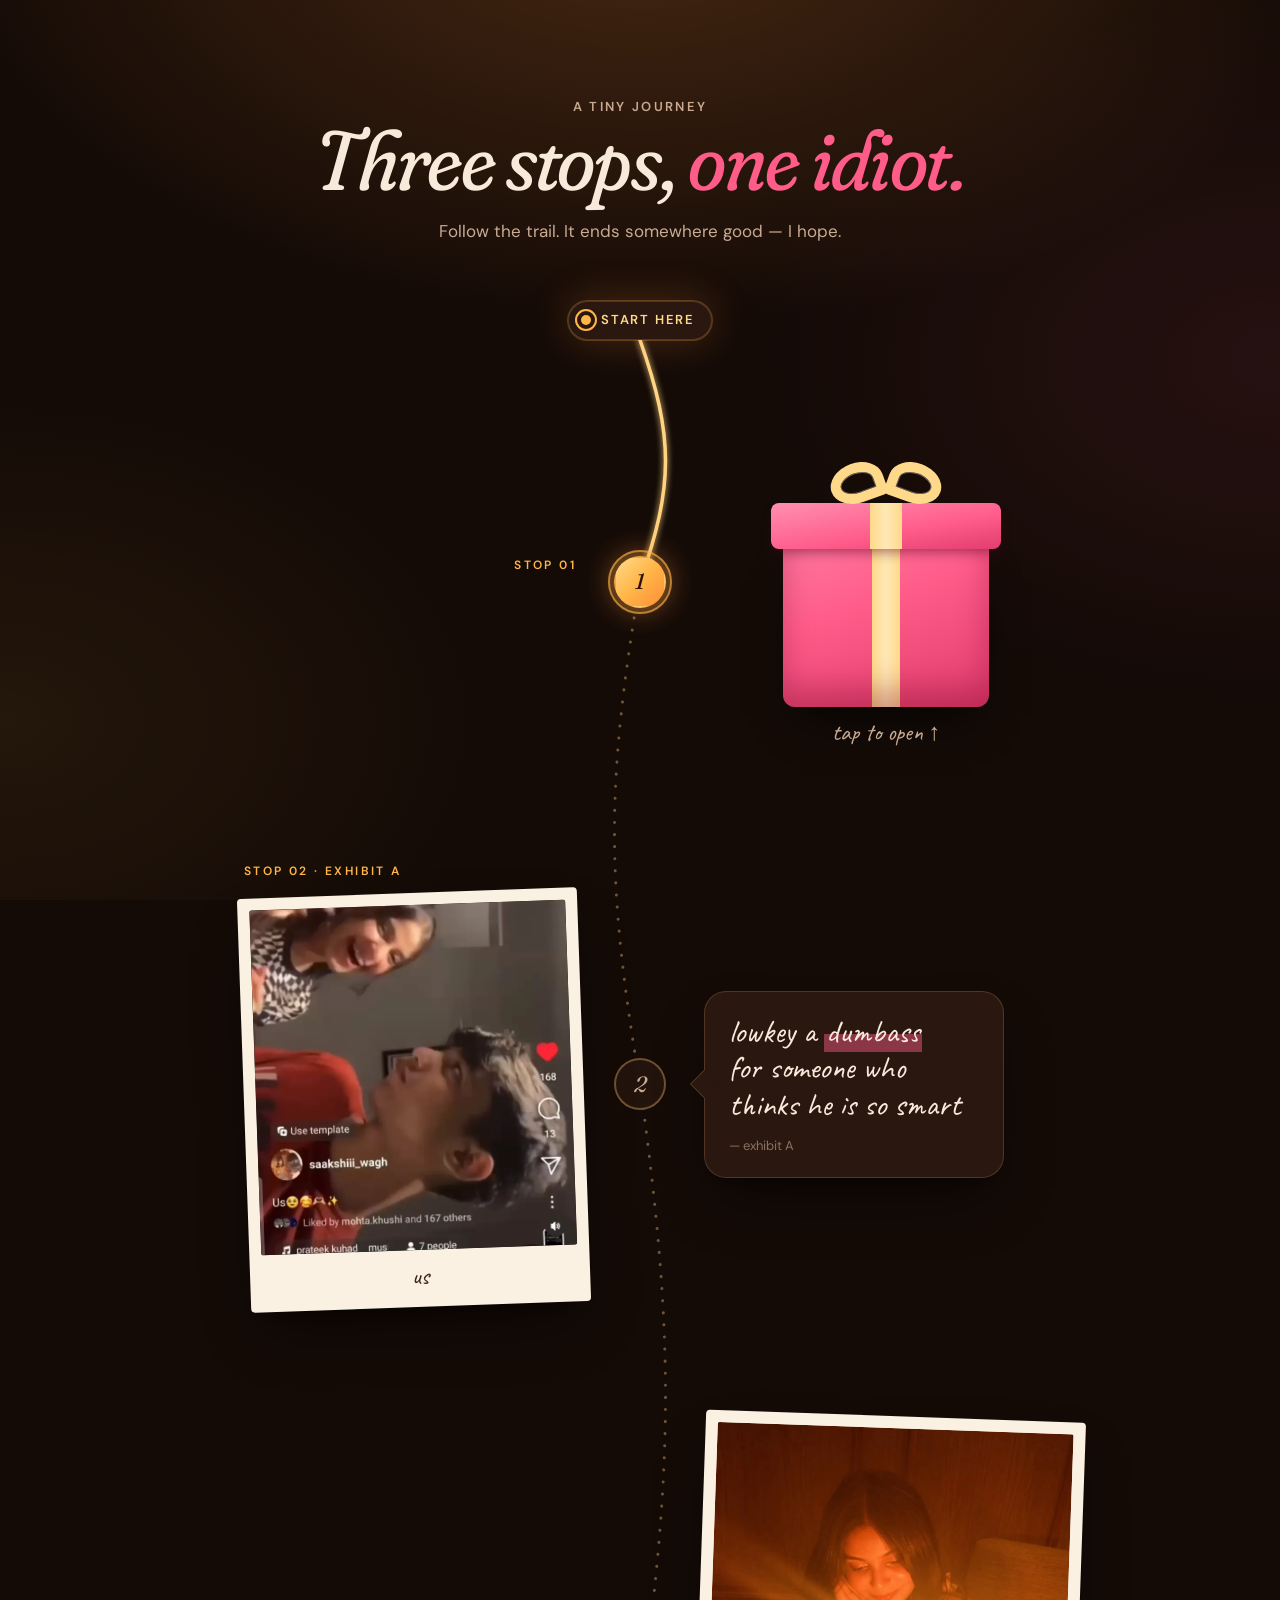
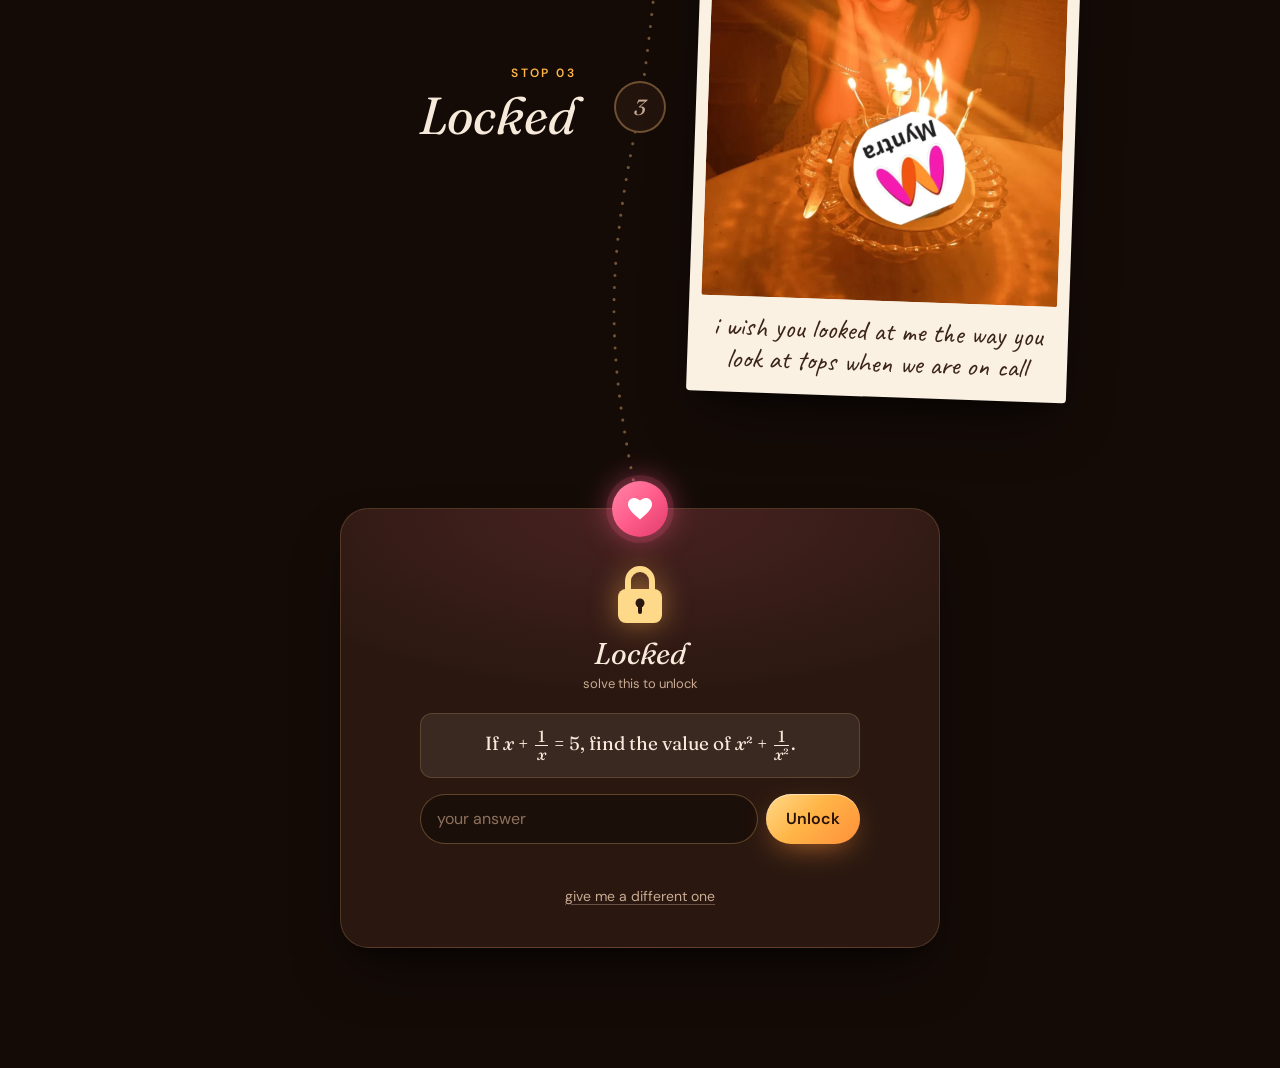
==== commit eb3409f7: "Update journey.html" ====
--- a/journey.html
+++ b/journey.html
@@ -150,7 +150,7 @@
             <rect x="26" y="44" width="4" height="9" rx="2" fill="#2a1810" />
           </svg>
           <p class="lock-title">Locked</p>
-          <p class="lock-sub">solve this to unlock · class 9 maths</p>
+          <p class="lock-sub">solve this to unlock</p>
 
           <form id="mathForm" novalidate autocomplete="off" style="width: 100%">
             <div class="problem" id="problem"></div>
@@ -192,7 +192,7 @@
             <p class="drop-feedback" id="dropFeedback" role="status" aria-live="polite"></p>
 
             <div class="ask" id="ask">
-              <p class="ask__q" id="askQ">you miss me?</p>
+              <p class="ask__q" id="askQ">Do you miss me?</p>
               <button class="btn btn--rose btn--yes" id="yesBtn" type="submit" aria-describedby="askQ">Yes</button>
             </div>
           </form>
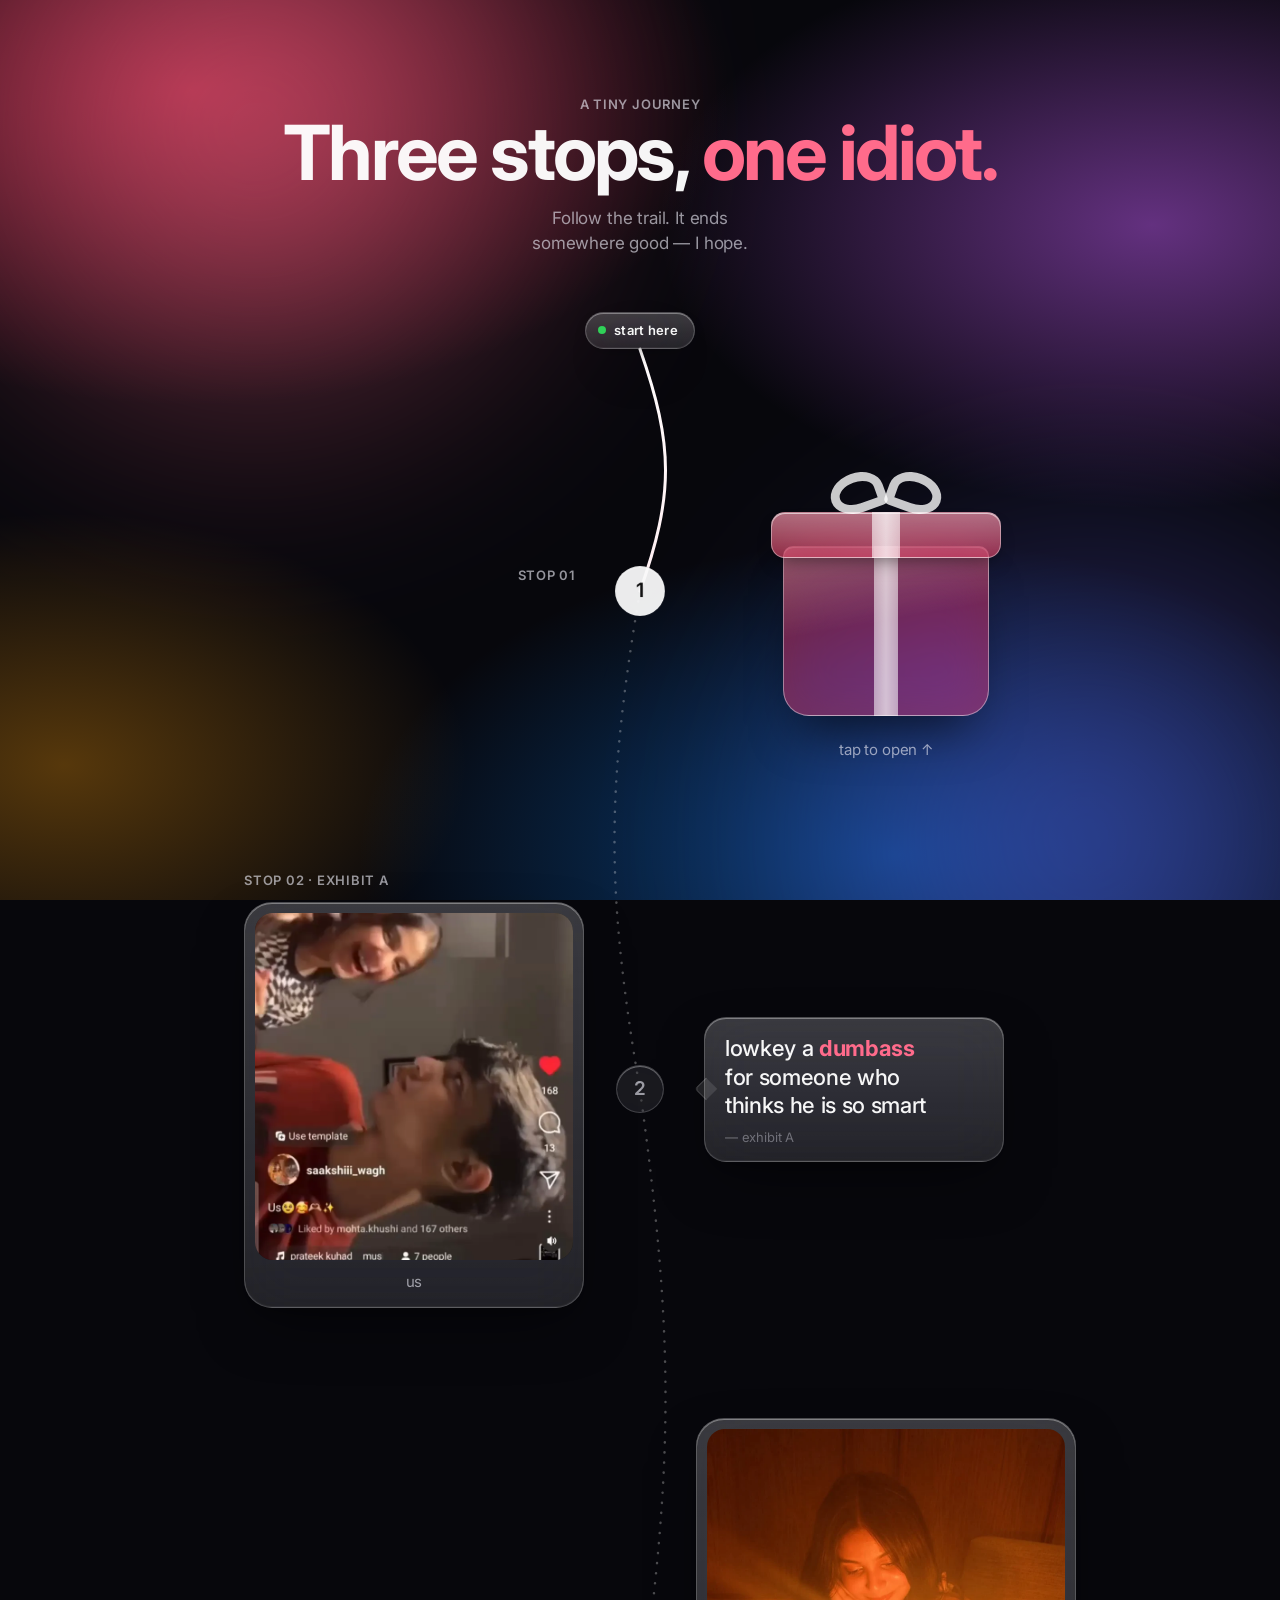
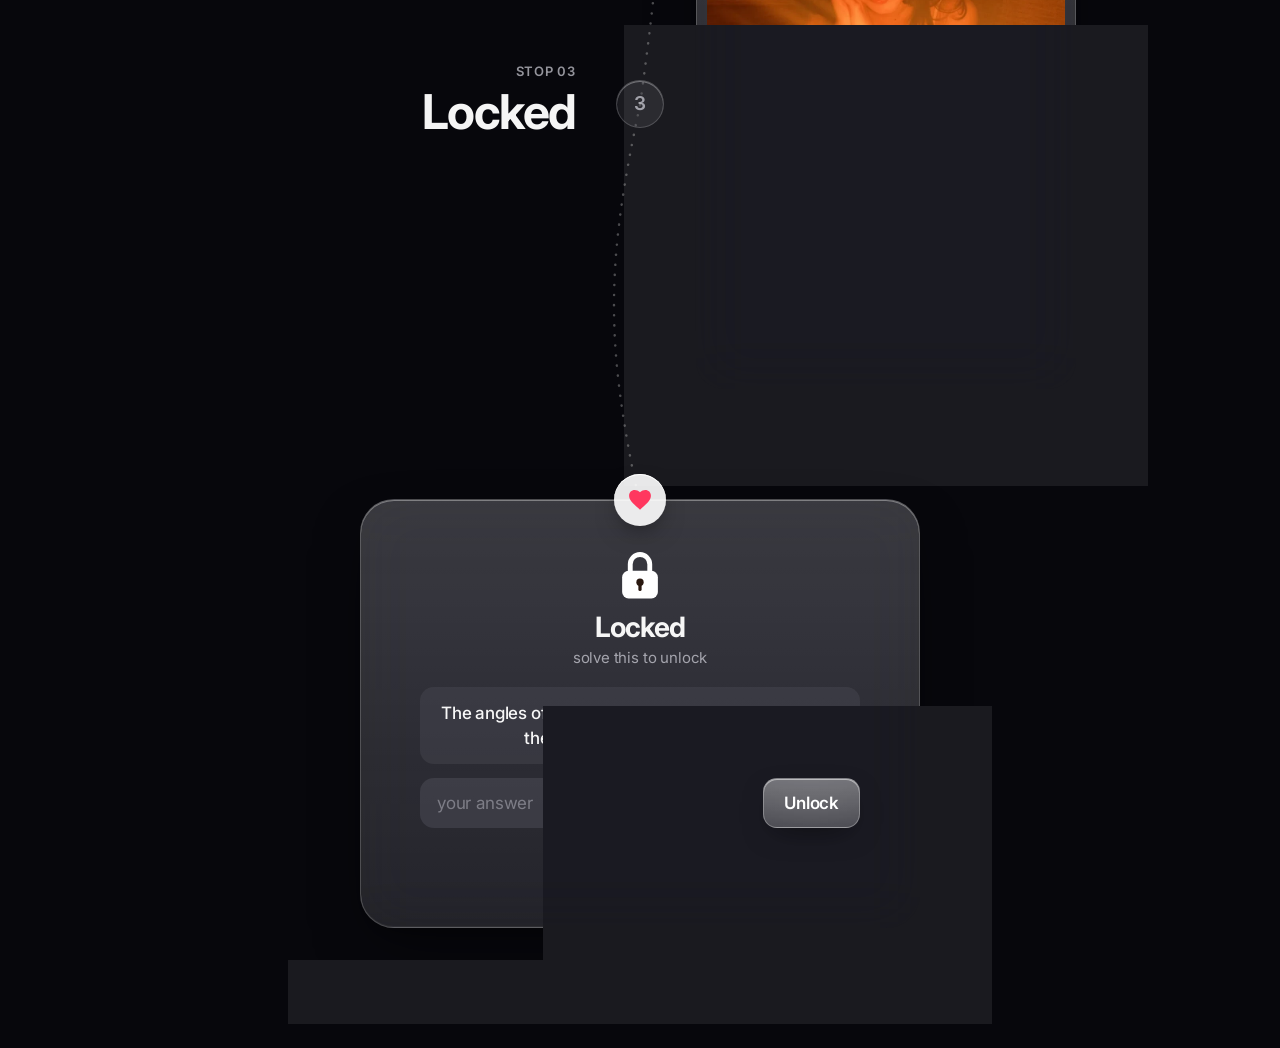
==== commit ef9fd988: "Restyle the site with an iOS-style frosted glass theme - Replace the candle-light/sparkle look with " ====
--- a/journey.html
+++ b/journey.html
@@ -3,20 +3,20 @@
   <head>
     <meta charset="utf-8" />
     <meta name="viewport" content="width=device-width, initial-scale=1, viewport-fit=cover" />
-    <meta name="theme-color" content="#140b07" />
+    <meta name="theme-color" content="#07070c" />
     <title>A Tiny Journey</title>
     <meta name="description" content="Three stops, one idiot." />
     <link rel="icon" href="data:image/svg+xml,%3Csvg xmlns='http://www.w3.org/2000/svg' viewBox='0 0 100 100'%3E%3Ctext y='.9em' font-size='90'%3E%F0%9F%8E%81%3C/text%3E%3C/svg%3E" />
     <link rel="preconnect" href="https://fonts.googleapis.com" />
     <link rel="preconnect" href="https://fonts.gstatic.com" crossorigin />
     <link
-      href="https://fonts.googleapis.com/css2?family=Caveat:wght@500;700&family=DM+Sans:opsz,wght@9..40,400;9..40,600&family=Fraunces:ital,opsz,wght,SOFT,WONK@0,9..144,400,100,1;1,9..144,400,100,1&display=swap"
+      href="https://fonts.googleapis.com/css2?family=Inter:wght@400;500;600;700&display=swap"
       rel="stylesheet"
     />
     <link rel="stylesheet" href="css/style.css" />
   </head>
   <body>
-    <div class="bokeh" aria-hidden="true"></div>
+    <div class="wallpaper" aria-hidden="true"></div>
 
     <header class="page journey-head">
       <p class="eyebrow reveal">a tiny journey</p>
@@ -28,20 +28,13 @@
       <svg class="journey__svg" id="trail" aria-hidden="true" focusable="false">
         <defs>
           <linearGradient id="trailGradient" gradientUnits="userSpaceOnUse" x1="0" y1="0" x2="0" y2="1000">
-            <stop offset="0" stop-color="#ffd98a" />
-            <stop offset="0.5" stop-color="#ffb547" />
-            <stop offset="1" stop-color="#ff5c8a" />
+            <stop offset="0" stop-color="#ffffff" />
+            <stop offset="0.6" stop-color="#ffb3c4" />
+            <stop offset="1" stop-color="#ff375f" />
           </linearGradient>
-          <filter id="trailGlow" filterUnits="userSpaceOnUse" x="0" y="0" width="100%" height="100%">
-            <feGaussianBlur stdDeviation="3" result="blur" />
-            <feMerge>
-              <feMergeNode in="blur" />
-              <feMergeNode in="SourceGraphic" />
-            </feMerge>
-          </filter>
         </defs>
         <g class="journey__tracks"></g>
-        <g class="journey__fills" filter="url(#trailGlow)"></g>
+        <g class="journey__fills"></g>
       </svg>
 
       <div class="start">
--- a/css/style.css
+++ b/css/style.css
@@ -1,39 +1,39 @@
 /* ==========================================================================
-   Tokens
+   Tokens — iOS "liquid glass", dark mode
    ========================================================================== */
 :root {
-  --bg: #140b07;
-  --bg-2: #22130c;
-  --surface: #2a1810;
-  --surface-2: #3a2216;
-  --line: rgba(255, 196, 120, 0.18);
-
-  --text: #f8eadb;
-  --muted: #c9ab93;
-  --faint: #8d715d;
-
-  --amber: #ffb547;
-  --amber-2: #ff8f3a;
-  --rose: #ff5c8a;
-  --rose-2: #e23d6d;
-  --gold: #ffd98a;
-
-  --paper: #fbf1e3;
-  --paper-2: #f3e3cc;
-  --ink: #3b2519;
-  --ink-soft: #6e4c39;
-
-  --danger: #ff8a8a;
-  --ok: #9be7b0;
-
-  --font-display: "Fraunces", "Georgia", "Times New Roman", serif;
-  --font-hand: "Caveat", "Segoe Print", "Bradley Hand", cursive;
-  --font-body: "DM Sans", system-ui, -apple-system, "Segoe UI", Roboto, sans-serif;
-
-  --radius: 18px;
-  --radius-sm: 12px;
-  --shadow: 0 30px 60px -20px rgba(0, 0, 0, 0.6), 0 12px 24px -12px rgba(0, 0, 0, 0.5);
-  --glow: 0 0 0 1px rgba(255, 181, 71, 0.25), 0 0 40px rgba(255, 143, 58, 0.25);
+  --bg: #07070c;
+
+  --text: rgba(255, 255, 255, 0.96);
+  --muted: rgba(235, 235, 245, 0.62);
+  --faint: rgba(235, 235, 245, 0.38);
+
+  --pink: #ff375f;   /* iOS system pink */
+  --pink-2: #ff6b8b;
+  --purple: #bf5af2; /* iOS system purple */
+  --blue: #0a84ff;   /* iOS system blue */
+  --green: #30d158;  /* iOS system green */
+  --red: #ff453a;
+
+  /* glass */
+  --glass: rgba(255, 255, 255, 0.08);
+  --glass-strong: rgba(255, 255, 255, 0.14);
+  --glass-edge: rgba(255, 255, 255, 0.18);
+  --glass-hi: rgba(255, 255, 255, 0.35);
+  --fill: rgba(118, 118, 128, 0.24);     /* iOS tertiary fill (inputs) */
+  --fill-2: rgba(118, 118, 128, 0.16);
+  --blur: blur(28px) saturate(180%);
+
+  --font: -apple-system, BlinkMacSystemFont, "SF Pro Text", "SF Pro Display", "Inter", "Segoe UI", Roboto,
+    "Helvetica Neue", Arial, sans-serif;
+  --font-display: -apple-system, BlinkMacSystemFont, "SF Pro Display", "Inter", "Segoe UI", Roboto,
+    "Helvetica Neue", Arial, sans-serif;
+  --font-rounded: ui-rounded, "SF Pro Rounded", -apple-system, BlinkMacSystemFont, "Inter", "Segoe UI", sans-serif;
+
+  --radius: 28px;
+  --radius-md: 20px;
+  --radius-sm: 14px;
+  --shadow: 0 24px 60px -18px rgba(0, 0, 0, 0.55), 0 8px 20px -10px rgba(0, 0, 0, 0.4);
 
   --rail: 96px;
   --rail-m: 44px;
@@ -60,9 +60,12 @@
   min-height: 100dvh;
   background-color: var(--bg);
   color: var(--text);
-  font-family: var(--font-body);
+  font-family: var(--font);
   font-size: 17px;
-  line-height: 1.6;
+  line-height: 1.47;
+  letter-spacing: -0.01em;
+  -webkit-font-smoothing: antialiased;
+  -moz-osx-font-smoothing: grayscale;
   overflow-x: hidden;
 }
 
@@ -77,6 +80,7 @@
 input {
   font: inherit;
   color: inherit;
+  letter-spacing: inherit;
 }
 
 button {
@@ -84,9 +88,9 @@
 }
 
 :focus-visible {
-  outline: 2px solid var(--amber);
+  outline: 2px solid var(--blue);
   outline-offset: 3px;
-  border-radius: 6px;
+  border-radius: 8px;
 }
 
 [hidden] {
@@ -105,44 +109,50 @@
   border: 0;
 }
 
-/* Floating candle-light bokeh behind everything */
-.bokeh {
+/* Wallpaper: soft, slow colour fields behind the glass (like an iPhone lock screen) */
+.wallpaper {
   position: fixed;
   inset: 0;
+  z-index: 0;
   pointer-events: none;
-  z-index: 0;
   overflow: hidden;
-  background-image:
-    radial-gradient(1200px 700px at 50% -10%, rgba(255, 143, 58, 0.22), transparent 60%),
-    radial-gradient(900px 600px at 100% 40%, rgba(255, 92, 138, 0.08), transparent 60%),
-    radial-gradient(900px 600px at 0% 80%, rgba(255, 181, 71, 0.07), transparent 60%);
-}
-
-.bokeh span {
+  background:
+    radial-gradient(60% 50% at 15% 10%, rgba(255, 55, 95, 0.55), transparent 70%),
+    radial-gradient(55% 45% at 90% 25%, rgba(191, 90, 242, 0.5), transparent 70%),
+    radial-gradient(60% 50% at 70% 95%, rgba(10, 132, 255, 0.45), transparent 70%),
+    radial-gradient(45% 40% at 5% 85%, rgba(255, 159, 10, 0.32), transparent 70%),
+    var(--bg);
+}
+
+.wallpaper::before,
+.wallpaper::after {
+  content: "";
   position: absolute;
-  bottom: -60px;
+  width: 70vmax;
+  height: 70vmax;
   border-radius: 50%;
-  background: radial-gradient(circle, rgba(255, 196, 110, 0.55), rgba(255, 143, 58, 0) 70%);
-  filter: blur(1px);
-  opacity: 0;
-  animation: drift linear infinite;
-}
-
-@keyframes drift {
-  0% {
-    transform: translate3d(0, 0, 0);
-    opacity: 0;
-  }
-  15% {
-    opacity: var(--o, 0.6);
-  }
-  85% {
-    opacity: var(--o, 0.6);
-  }
-  100% {
-    transform: translate3d(var(--dx, 20px), -110vh, 0);
-    opacity: 0;
-  }
+  filter: blur(80px);
+  opacity: 0.55;
+  animation: float 28s ease-in-out infinite alternate;
+}
+
+.wallpaper::before {
+  top: -25vmax;
+  left: -15vmax;
+  background: radial-gradient(circle, rgba(255, 107, 139, 0.9), transparent 65%);
+}
+
+.wallpaper::after {
+  bottom: -30vmax;
+  right: -20vmax;
+  background: radial-gradient(circle, rgba(94, 92, 230, 0.9), transparent 65%);
+  animation-duration: 34s;
+  animation-direction: alternate-reverse;
+}
+
+@keyframes float {
+  from { transform: translate3d(0, 0, 0) scale(1); }
+  to { transform: translate3d(8vmax, 6vmax, 0) scale(1.12); }
 }
 
 .page {
@@ -154,65 +164,75 @@
   padding: 0 var(--gutter);
 }
 
+/* A reusable glass surface */
+.glass,
+.start__pill,
+.bubble,
+.finale,
+.ps,
+.polaroid {
+  background:
+    linear-gradient(180deg, rgba(255, 255, 255, 0.14), rgba(255, 255, 255, 0.04)),
+    var(--glass);
+  -webkit-backdrop-filter: var(--blur);
+  backdrop-filter: var(--blur);
+  border: 1px solid var(--glass-edge);
+  box-shadow: inset 0 1px 0 var(--glass-hi), inset 0 -1px 0 rgba(255, 255, 255, 0.05), var(--shadow);
+}
+
 /* ==========================================================================
    Shared type + buttons
    ========================================================================== */
 .eyebrow {
-  font-family: var(--font-body);
   font-size: 13px;
   font-weight: 600;
-  letter-spacing: 0.18em;
+  letter-spacing: 0.06em;
   text-transform: uppercase;
-  color: var(--amber);
-  margin: 0 0 12px;
+  color: var(--muted);
+  margin: 0 0 10px;
 }
 
 .display {
   font-family: var(--font-display);
-  font-weight: 400;
-  font-style: italic;
-  font-variation-settings: "SOFT" 100, "WONK" 1;
-  line-height: 1;
-  letter-spacing: -0.02em;
+  font-weight: 700;
+  line-height: 1.02;
+  letter-spacing: -0.035em;
   margin: 0;
   text-wrap: balance;
 }
 
-.hand {
-  font-family: var(--font-hand);
-}
-
 .btn {
+  position: relative;
   display: inline-flex;
   align-items: center;
   justify-content: center;
-  gap: 10px;
-  min-height: 52px;
-  padding: 0 26px;
-  border: 0;
+  gap: 8px;
+  min-height: 50px;
+  padding: 0 24px;
   border-radius: 999px;
+  border: 1px solid rgba(255, 255, 255, 0.28);
   font-weight: 600;
-  font-size: 16px;
+  font-size: 17px;
   text-decoration: none;
-  color: #2a1208;
-  background: linear-gradient(135deg, var(--gold), var(--amber) 45%, var(--amber-2));
-  box-shadow: 0 10px 30px -10px rgba(255, 143, 58, 0.7), inset 0 1px 0 rgba(255, 255, 255, 0.5);
-  transition: transform 0.2s ease, box-shadow 0.2s ease, filter 0.2s ease;
+  color: #fff;
+  background:
+    linear-gradient(180deg, rgba(255, 255, 255, 0.3), rgba(255, 255, 255, 0.1)),
+    rgba(255, 255, 255, 0.12);
+  -webkit-backdrop-filter: var(--blur);
+  backdrop-filter: var(--blur);
+  box-shadow: inset 0 1px 0 rgba(255, 255, 255, 0.5), 0 10px 30px -12px rgba(0, 0, 0, 0.6);
+  transition: transform 0.2s ease, background 0.2s ease;
+  -webkit-tap-highlight-color: transparent;
 }
 
 .btn:hover {
-  transform: translateY(-2px);
-  box-shadow: 0 16px 36px -10px rgba(255, 143, 58, 0.85), inset 0 1px 0 rgba(255, 255, 255, 0.5);
+  background:
+    linear-gradient(180deg, rgba(255, 255, 255, 0.38), rgba(255, 255, 255, 0.14)),
+    rgba(255, 255, 255, 0.16);
 }
 
 .btn:active {
-  transform: translateY(0);
-}
-
-.btn[disabled] {
-  filter: grayscale(0.6) brightness(0.7);
-  cursor: not-allowed;
-  transform: none;
+  transform: scale(0.96);
 }
 
 .btn .arrow {
@@ -220,39 +240,42 @@
 }
 
 .btn:hover .arrow {
-  transform: translateX(4px);
+  transform: translateX(3px);
 }
 
 .btn--rose {
-  color: #fff;
-  background: linear-gradient(135deg, #ff86a8, var(--rose) 45%, var(--rose-2));
-  box-shadow: 0 10px 30px -10px rgba(255, 92, 138, 0.8), inset 0 1px 0 rgba(255, 255, 255, 0.35);
+  border-color: rgba(255, 160, 180, 0.45);
+  background:
+    linear-gradient(180deg, rgba(255, 255, 255, 0.28), rgba(255, 255, 255, 0)),
+    rgba(255, 55, 95, 0.78);
+  box-shadow: inset 0 1px 0 rgba(255, 255, 255, 0.45), 0 12px 30px -10px rgba(255, 55, 95, 0.6);
 }
 
 .btn--rose:hover {
-  box-shadow: 0 16px 38px -10px rgba(255, 92, 138, 0.95), inset 0 1px 0 rgba(255, 255, 255, 0.35);
+  background:
+    linear-gradient(180deg, rgba(255, 255, 255, 0.34), rgba(255, 255, 255, 0.04)),
+    rgba(255, 55, 95, 0.88);
 }
 
 .link-btn {
   background: none;
   border: 0;
   padding: 4px 2px;
-  color: var(--muted);
-  font-size: 14px;
+  color: var(--blue);
+  font-size: 15px;
+  text-decoration: none;
+}
+
+.link-btn:hover {
   text-decoration: underline;
   text-underline-offset: 3px;
-  text-decoration-color: rgba(201, 171, 147, 0.4);
-}
-
-.link-btn:hover {
-  color: var(--text);
 }
 
 /* Fade-up on scroll */
 .reveal {
   opacity: 0;
-  transform: translateY(24px);
-  transition: opacity 0.8s ease, transform 0.8s cubic-bezier(0.2, 0.7, 0.2, 1);
+  transform: translateY(18px);
+  transition: opacity 0.7s ease, transform 0.7s cubic-bezier(0.2, 0.7, 0.2, 1);
 }
 
 .reveal.is-in {
@@ -270,26 +293,16 @@
   flex-direction: column;
   align-items: center;
   justify-content: center;
-  gap: clamp(28px, 6vh, 48px);
+  gap: clamp(28px, 6vh, 44px);
   padding-top: 24px;
   padding-bottom: 24px;
   text-align: center;
 }
 
 .apology__title {
-  font-size: clamp(64px, 15vw, 160px);
-  background: linear-gradient(180deg, #fff3e0 10%, var(--gold) 55%, var(--amber-2));
-  -webkit-background-clip: text;
-  background-clip: text;
-  color: transparent;
-  padding: 0 0.08em 0.08em;
+  font-size: clamp(64px, 15vw, 150px);
+  color: #fff;
   text-decoration: none;
-  animation: breathe 4s ease-in-out infinite;
-}
-
-@keyframes breathe {
-  0%, 100% { filter: drop-shadow(0 0 10px rgba(255, 170, 70, 0.15)); }
-  50% { filter: drop-shadow(0 0 34px rgba(255, 170, 70, 0.5)); }
 }
 
 /* ==========================================================================
@@ -301,16 +314,17 @@
 }
 
 .journey-head h1 {
-  font-size: clamp(44px, 8vw, 84px);
+  font-size: clamp(42px, 7.5vw, 76px);
 }
 
 .journey-head h1 em {
-  color: var(--rose);
+  font-style: normal;
+  color: var(--pink-2);
 }
 
 .journey-head p {
   text-wrap: balance;
-  margin: 16px auto 0;
+  margin: 14px auto 0;
   max-width: 36ch;
   color: var(--muted);
 }
@@ -332,16 +346,16 @@
 
 .journey__track {
   fill: none;
-  stroke: rgba(255, 196, 120, 0.4);
-  stroke-width: 3;
+  stroke: rgba(255, 255, 255, 0.28);
+  stroke-width: 2.5;
   stroke-linecap: round;
-  stroke-dasharray: 0.1 12;
+  stroke-dasharray: 0.1 10;
 }
 
 .journey__fill {
   fill: none;
   stroke: url(#trailGradient);
-  stroke-width: 3.5;
+  stroke-width: 3;
   stroke-linecap: round;
   transition: stroke-dashoffset 1.4s cubic-bezier(0.45, 0, 0.2, 1);
 }
@@ -361,39 +375,20 @@
 .start__pill {
   display: inline-flex;
   align-items: center;
-  gap: 10px;
+  gap: 8px;
   padding: 8px 16px 8px 12px;
   border-radius: 999px;
-  background: var(--surface);
-  border: 1px solid var(--line);
   font-size: 13px;
   font-weight: 600;
-  letter-spacing: 0.14em;
-  text-transform: uppercase;
-  color: var(--gold);
-  box-shadow: var(--glow);
+  letter-spacing: 0.02em;
+  color: var(--text);
 }
 
 .start__dot {
-  position: relative;
-  width: 10px;
-  height: 10px;
+  width: 8px;
+  height: 8px;
   border-radius: 50%;
-  background: var(--amber);
-}
-
-.start__dot::after {
-  content: "";
-  position: absolute;
-  inset: -6px;
-  border-radius: 50%;
-  border: 2px solid var(--amber);
-  animation: ping 1.8s ease-out infinite;
-}
-
-@keyframes ping {
-  0% { transform: scale(0.4); opacity: 1; }
-  100% { transform: scale(1.6); opacity: 0; }
+  background: var(--green);
 }
 
 /* A stop on the map */
@@ -401,7 +396,6 @@
   display: grid;
   grid-template-columns: 1fr var(--rail) 1fr;
   align-items: center;
-  column-gap: 0;
   margin-bottom: 110px;
 }
 
@@ -409,35 +403,27 @@
   grid-column: 2;
   grid-row: 1;
   justify-self: center;
-  position: relative;
-  width: 52px;
-  height: 52px;
+  width: 48px;
+  height: 48px;
   border-radius: 50%;
   display: grid;
   place-items: center;
-  font-family: var(--font-display);
-  font-size: 22px;
-  font-style: italic;
-  color: var(--muted);
-  background: var(--bg-2);
-  border: 2px solid rgba(255, 196, 120, 0.35);
-  transition: all 0.6s ease;
+  font-family: var(--font-rounded);
+  font-size: 19px;
+  font-weight: 600;
+  color: var(--muted);
+  background: rgba(255, 255, 255, 0.08);
+  -webkit-backdrop-filter: var(--blur);
+  backdrop-filter: var(--blur);
+  border: 1px solid var(--glass-edge);
+  box-shadow: inset 0 1px 0 var(--glass-hi);
+  transition: background 0.5s ease, color 0.5s ease, transform 0.5s ease;
 }
 
 .pin.is-reached {
-  color: #2a1208;
-  background: linear-gradient(135deg, var(--gold), var(--amber) 50%, var(--amber-2));
-  border-color: transparent;
-  box-shadow: 0 0 0 6px rgba(255, 181, 71, 0.15), 0 0 30px rgba(255, 143, 58, 0.6);
-}
-
-.pin.is-reached::after {
-  content: "";
-  position: absolute;
-  inset: -8px;
-  border-radius: 50%;
-  border: 2px solid rgba(255, 181, 71, 0.6);
-  animation: ping 2.2s ease-out infinite;
+  color: #111;
+  background: rgba(255, 255, 255, 0.92);
+  transform: scale(1.04);
 }
 
 .stop__side,
@@ -451,23 +437,28 @@
 .stop--main-left .stop__main { grid-column: 1; justify-self: end; padding-right: 8px; }
 .stop--main-left .stop__side { grid-column: 3; justify-self: start; padding-left: 16px; }
 
-.stop__label {
+.stop__label,
+.stop__main .tag-line {
   display: block;
-  font-size: 12px;
+  font-size: 13px;
   font-weight: 600;
-  letter-spacing: 0.2em;
+  letter-spacing: 0.06em;
   text-transform: uppercase;
-  color: var(--amber);
+  color: var(--muted);
   margin-bottom: 6px;
+}
+
+.stop__main .tag-line {
+  margin-bottom: 12px;
 }
 
 .stop__title {
   font-family: var(--font-display);
-  font-style: italic;
-  font-weight: 400;
-  font-size: clamp(36px, 5vw, 52px);
-  line-height: 1;
-  margin: 0 0 10px;
+  font-weight: 700;
+  letter-spacing: -0.03em;
+  font-size: clamp(34px, 4.6vw, 48px);
+  line-height: 1.05;
+  margin: 0 0 8px;
 }
 
 .stop__note {
@@ -477,7 +468,36 @@
   display: inline-block;
 }
 
-/* --- Stop 1: gift box ---------------------------------------------------- */
+/* --- Photo frames (glass) ------------------------------------------------ */
+.polaroid {
+  margin: 0;
+  padding: 10px;
+  border-radius: var(--radius);
+  width: 360px;
+  max-width: 100%;
+}
+
+.polaroid img,
+.polaroid video {
+  width: 100%;
+  height: auto;
+  border-radius: calc(var(--radius) - 10px);
+  background: rgba(0, 0, 0, 0.4);
+}
+
+.polaroid figcaption {
+  font-size: 15px;
+  line-height: 1.3;
+  color: var(--muted);
+  text-align: center;
+  padding: 12px 8px 6px;
+}
+
+.polaroid--plain {
+  padding-bottom: 10px;
+}
+
+/* --- Stop 1: glass gift box ---------------------------------------------- */
 .gift-stage {
   position: relative;
   width: 380px;
@@ -494,7 +514,7 @@
   padding: 0;
   border: 0;
   background: none;
-  animation: nudge 4s ease-in-out 1.5s infinite;
+  animation: nudge 5s ease-in-out 1.5s infinite;
   -webkit-tap-highlight-color: transparent;
 }
 
@@ -503,33 +523,41 @@
 }
 
 .gift:hover .gift__lid {
-  transform: translateY(-10px) rotate(-3deg);
+  transform: translateY(-8px);
+}
+
+.gift__body,
+.gift__lid {
+  position: absolute;
+  -webkit-backdrop-filter: blur(24px) saturate(180%);
+  backdrop-filter: blur(24px) saturate(180%);
+  border: 1px solid rgba(255, 255, 255, 0.4);
 }
 
 .gift__body {
-  position: absolute;
   left: 12px;
   right: 12px;
   bottom: 0;
   height: 170px;
-  border-radius: 6px 6px 12px 12px;
+  border-radius: 10px 10px 26px 26px;
   background:
-    linear-gradient(90deg, transparent 43%, var(--gold) 43%, #ffe8b5 50%, var(--gold) 57%, transparent 57%),
-    linear-gradient(160deg, #ff7aa0, var(--rose) 40%, var(--rose-2));
-  box-shadow: inset 0 -18px 30px rgba(120, 10, 40, 0.35), 0 26px 40px -16px rgba(0, 0, 0, 0.7);
+    linear-gradient(90deg, transparent 44%, rgba(255, 255, 255, 0.55) 44%, rgba(255, 255, 255, 0.7) 50%, rgba(255, 255, 255, 0.55) 56%, transparent 56%),
+    linear-gradient(170deg, rgba(255, 255, 255, 0.28), rgba(255, 255, 255, 0) 45%),
+    rgba(255, 55, 95, 0.42);
+  box-shadow: inset 0 1px 0 rgba(255, 255, 255, 0.5), 0 30px 50px -20px rgba(0, 0, 0, 0.6);
 }
 
 .gift__lid {
-  position: absolute;
   left: 0;
   right: 0;
   top: 46px;
   height: 46px;
-  border-radius: 8px;
+  border-radius: 14px;
   background:
-    linear-gradient(90deg, transparent 43%, var(--gold) 43%, #ffe8b5 50%, var(--gold) 57%, transparent 57%),
-    linear-gradient(170deg, #ff8fb0, var(--rose) 60%, var(--rose-2));
-  box-shadow: 0 8px 14px -6px rgba(90, 0, 30, 0.6);
+    linear-gradient(90deg, transparent 44%, rgba(255, 255, 255, 0.6) 44%, rgba(255, 255, 255, 0.75) 50%, rgba(255, 255, 255, 0.6) 56%, transparent 56%),
+    linear-gradient(180deg, rgba(255, 255, 255, 0.35), rgba(255, 255, 255, 0.05)),
+    rgba(255, 55, 95, 0.5);
+  box-shadow: inset 0 1px 0 rgba(255, 255, 255, 0.6), 0 10px 18px -8px rgba(0, 0, 0, 0.5);
   transition: transform 0.35s ease;
   z-index: 2;
 }
@@ -549,9 +577,8 @@
   top: 0;
   width: 54px;
   height: 40px;
-  border: 10px solid var(--gold);
-  border-radius: 50% 50% 10% 50%;
-  box-shadow: inset 0 0 0 1px rgba(255, 255, 255, 0.35);
+  border: 9px solid rgba(255, 255, 255, 0.78);
+  border-radius: 50% 50% 12% 50%;
 }
 
 .gift__bow::before {
@@ -570,24 +597,16 @@
   left: 0;
   right: 0;
   text-align: center;
-  font-family: var(--font-hand);
-  font-size: 24px;
+  font-size: 15px;
   color: var(--muted);
   margin: 0;
-  animation: bob 2.4s ease-in-out infinite;
 }
 
 @keyframes nudge {
-  0%, 82%, 100% { transform: rotate(0); }
-  85% { transform: rotate(-4deg); }
-  88% { transform: rotate(4deg); }
-  91% { transform: rotate(-3deg); }
-  94% { transform: rotate(2deg); }
-}
-
-@keyframes bob {
-  0%, 100% { transform: translateY(0); }
-  50% { transform: translateY(-4px); }
+  0%, 86%, 100% { transform: rotate(0); }
+  89% { transform: rotate(-3deg); }
+  92% { transform: rotate(3deg); }
+  95% { transform: rotate(-1.5deg); }
 }
 
 .gift-stage.is-opening .gift {
@@ -596,7 +615,7 @@
 
 .gift-stage.is-opening .gift__lid {
   transition: transform 0.7s cubic-bezier(0.3, 1.4, 0.6, 1), opacity 0.7s ease;
-  transform: translate(-60px, -150px) rotate(-38deg);
+  transform: translate(-50px, -150px) rotate(-30deg);
   opacity: 0;
 }
 
@@ -607,129 +626,89 @@
 
 @keyframes shake {
   0%, 100% { transform: rotate(0); }
-  25% { transform: rotate(-6deg) scale(1.03); }
-  50% { transform: rotate(6deg) scale(1.05); }
-  75% { transform: rotate(-3deg); }
-}
-
-.polaroid {
-  margin: 0;
-  padding: 12px 12px 0;
-  background: var(--paper);
-  border-radius: 4px;
-  box-shadow: var(--shadow);
-  transform: rotate(2deg);
-  width: 360px;
-  max-width: 100%;
-}
-
-.polaroid img,
-.polaroid video {
-  width: 100%;
-  height: auto;
-  border-radius: 2px;
-  background: #1b0f09;
-}
-
-.polaroid--plain {
-  padding-bottom: 44px;
-}
-
-.polaroid figcaption {
-  font-family: var(--font-hand);
-  font-size: 24px;
-  line-height: 1.2;
-  color: var(--ink);
-  text-align: center;
-  padding: 12px 6px 16px;
+  25% { transform: rotate(-5deg) scale(1.03); }
+  50% { transform: rotate(5deg) scale(1.05); }
+  75% { transform: rotate(-2deg); }
 }
 
 .gift-stage .polaroid {
-  animation: rise 0.9s cubic-bezier(0.2, 1.3, 0.4, 1) both;
+  animation: rise 0.8s cubic-bezier(0.2, 1.2, 0.4, 1) both;
 }
 
 @keyframes rise {
-  0% { transform: translateY(120px) scale(0.4) rotate(-6deg); opacity: 0; }
+  0% { transform: translateY(100px) scale(0.5); opacity: 0; }
   60% { opacity: 1; }
-  100% { transform: translateY(0) scale(1) rotate(2deg); opacity: 1; }
-}
-
-/* --- Stop 2: video + bubble --------------------------------------------- */
+  100% { transform: none; opacity: 1; }
+}
+
+/* --- Stop 2: video + message bubble -------------------------------------- */
 .polaroid--video {
-  transform: rotate(-2deg);
   width: 340px;
-}
-
-.stop__main .tag-line {
-  display: block;
-  font-size: 12px;
-  font-weight: 600;
-  letter-spacing: 0.2em;
-  text-transform: uppercase;
-  color: var(--amber);
-  margin: 0 0 12px;
 }
 
 .bubble {
   position: relative;
   max-width: 300px;
-  padding: 22px 24px 20px;
-  background: var(--surface);
-  border: 1px solid var(--line);
+  padding: 16px 20px 14px;
   border-radius: 22px;
-  box-shadow: var(--shadow);
 }
 
 .bubble::before {
-  /* tail pointing at the video */
+  /* little iMessage-style tail pointing at the video */
   content: "";
   position: absolute;
-  left: -11px;
+  left: -7px;
   top: 50%;
-  width: 20px;
-  height: 20px;
-  margin-top: -10px;
-  background: var(--surface);
-  border-left: 1px solid var(--line);
-  border-bottom: 1px solid var(--line);
+  width: 16px;
+  height: 16px;
+  margin-top: -8px;
+  background: rgba(255, 255, 255, 0.1);
+  border-left: 1px solid var(--glass-edge);
+  border-bottom: 1px solid var(--glass-edge);
+  border-radius: 0 0 0 4px;
   transform: rotate(45deg);
+  -webkit-backdrop-filter: var(--blur);
+  backdrop-filter: var(--blur);
 }
 
 .bubble p {
   text-wrap: balance;
   margin: 0;
-  font-family: var(--font-hand);
-  font-size: clamp(26px, 3vw, 32px);
-  line-height: 1.15;
+  font-size: clamp(19px, 2.2vw, 22px);
+  font-weight: 500;
+  line-height: 1.3;
+  letter-spacing: -0.015em;
   color: var(--text);
 }
 
 .bubble p mark {
-  background: linear-gradient(transparent 55%, rgba(255, 92, 138, 0.45) 55%);
-  color: inherit;
-  padding: 0 2px;
+  background: none;
+  color: var(--pink-2);
+  font-weight: 700;
 }
 
 .bubble small {
   display: block;
-  margin-top: 12px;
+  margin-top: 8px;
   font-size: 13px;
   color: var(--faint);
 }
 
-/* --- Stop 3: the photo with the wish as its caption ------------------- */
+/* --- Stop 3: photo with the wish as caption ------------------------------ */
 .polaroid--wish {
   width: 380px;
 }
 
 .polaroid--wish figcaption {
-  font-size: clamp(24px, 2.6vw, 28px);
-  line-height: 1.15;
-  padding: 14px 10px 18px;
+  font-size: clamp(17px, 1.9vw, 19px);
+  font-weight: 500;
+  color: var(--text);
+  line-height: 1.35;
+  padding: 14px 12px 8px;
   text-wrap: balance;
 }
 
-/* --- Finale lock: the maths problem that guards the drop-box ------------ */
+/* --- Finale lock: maths problem guarding the drop-box -------------------- */
 .finale-lock {
   display: flex;
   flex-direction: column;
@@ -740,15 +719,14 @@
 }
 
 .finale-open {
-  animation: finaleIn 0.8s cubic-bezier(0.2, 0.8, 0.2, 1) both;
+  animation: finaleIn 0.7s cubic-bezier(0.2, 0.8, 0.2, 1) both;
 }
 
 .padlock {
-  width: 56px;
-  height: 64px;
+  width: 46px;
+  height: 52px;
   margin-bottom: 12px;
-  color: var(--gold);
-  filter: drop-shadow(0 0 14px rgba(255, 181, 71, 0.5));
+  color: #fff;
 }
 
 .padlock__shackle {
@@ -764,31 +742,30 @@
 .lock-title {
   margin: 0;
   font-family: var(--font-display);
-  font-style: italic;
-  font-size: 30px;
+  font-weight: 700;
+  letter-spacing: -0.03em;
+  font-size: 28px;
   line-height: 1.1;
 }
 
 .lock-sub {
   margin: 4px 0 18px;
-  font-size: 13px;
+  font-size: 15px;
   color: var(--muted);
 }
 
 .problem {
-  margin: 0 0 16px;
+  margin: 0 0 14px;
   padding: 14px 16px;
   width: 100%;
   border-radius: var(--radius-sm);
-  background: rgba(255, 240, 220, 0.08);
-  border: 1px solid var(--line);
+  background: var(--fill-2);
   font-size: 17px;
-  line-height: 1.5;
+  line-height: 1.45;
 }
 
 .problem .q {
-  font-family: var(--font-display);
-  font-size: 19px;
+  font-weight: 500;
 }
 
 .frac {
@@ -812,17 +789,18 @@
   width: 100%;
 }
 
+/* iOS-style text field */
 .field {
   flex: 1;
   min-width: 0;
   height: 50px;
   padding: 0 16px;
-  border-radius: 999px;
-  border: 1px solid rgba(255, 196, 120, 0.3);
-  background: rgba(20, 11, 7, 0.65);
+  border-radius: var(--radius-sm);
+  border: 1px solid transparent;
+  background: var(--fill);
   color: var(--text);
-  font-size: 16px;
-  transition: border-color 0.2s ease, box-shadow 0.2s ease;
+  font-size: 17px;
+  transition: border-color 0.2s ease, box-shadow 0.2s ease, background 0.2s ease;
 }
 
 .field::placeholder {
@@ -831,34 +809,36 @@
 
 .field:focus {
   outline: none;
-  border-color: var(--amber);
-  box-shadow: 0 0 0 4px rgba(255, 181, 71, 0.18);
+  background: rgba(118, 118, 128, 0.32);
+  border-color: rgba(10, 132, 255, 0.8);
+  box-shadow: 0 0 0 4px rgba(10, 132, 255, 0.22);
 }
 
 .answer-row .btn {
   min-height: 50px;
   padding: 0 20px;
+  border-radius: var(--radius-sm);
 }
 
 .feedback {
   min-height: 1.5em;
   margin: 12px 0 4px;
-  font-size: 14px;
+  font-size: 15px;
   color: var(--muted);
 }
 
 .feedback.is-bad {
-  color: var(--danger);
+  color: var(--red);
 }
 
 .feedback.is-ok {
-  color: var(--ok);
+  color: var(--green);
 }
 
 .hint {
   margin: 0 0 6px;
-  font-size: 13px;
-  color: var(--gold);
+  font-size: 14px;
+  color: var(--muted);
 }
 
 .is-shaking {
@@ -873,53 +853,39 @@
   80% { transform: translateX(5px); }
 }
 
-/* --- Finale: wish + drop-box + yes -------------------------------------- */
+/* --- Finale card ---------------------------------------------------------- */
 .finale {
   position: relative;
-  max-width: 600px;
+  max-width: 560px;
   margin: 0 auto;
-  padding: 52px clamp(20px, 5vw, 44px) 36px;
-  border-radius: 28px;
-  background:
-    radial-gradient(120% 70% at 50% 0%, rgba(255, 92, 138, 0.14), transparent 60%),
-    var(--surface);
-  border: 1px solid var(--line);
-  box-shadow: var(--shadow);
+  padding: 48px clamp(20px, 5vw, 40px) 30px;
+  border-radius: 34px;
   text-align: center;
-  animation: finaleIn 0.9s cubic-bezier(0.2, 0.8, 0.2, 1) both;
 }
 
 @keyframes finaleIn {
-  from { opacity: 0; transform: translateY(40px) scale(0.98); }
+  from { opacity: 0; transform: translateY(24px) scale(0.98); }
   to { opacity: 1; transform: none; }
 }
 
 .finale__heart {
   position: absolute;
-  top: -28px;
+  top: -26px;
   left: 50%;
-  width: 56px;
-  height: 56px;
-  margin-left: -28px;
+  width: 52px;
+  height: 52px;
+  margin-left: -26px;
   border-radius: 50%;
   display: grid;
   place-items: center;
-  background: linear-gradient(135deg, #ff86a8, var(--rose) 50%, var(--rose-2));
-  box-shadow: 0 0 0 6px rgba(255, 92, 138, 0.15), 0 0 30px rgba(255, 92, 138, 0.6);
-  color: #fff;
+  color: var(--pink);
+  background: rgba(255, 255, 255, 0.9);
+  box-shadow: inset 0 1px 0 #fff, 0 10px 24px -8px rgba(0, 0, 0, 0.5);
 }
 
 .finale__heart svg {
-  width: 24px;
-  height: 22px;
-  animation: beat 1.4s ease-in-out infinite;
-}
-
-@keyframes beat {
-  0%, 100% { transform: scale(1); }
-  15% { transform: scale(1.18); }
-  30% { transform: scale(1); }
-  45% { transform: scale(1.12); }
+  width: 22px;
+  height: 20px;
 }
 
 .dropzone {
@@ -927,44 +893,44 @@
   display: flex;
   flex-direction: column;
   align-items: center;
-  gap: 6px;
-  padding: 28px 20px;
-  border-radius: 20px;
-  border: 2px dashed rgba(255, 92, 138, 0.5);
-  background: rgba(255, 92, 138, 0.05);
+  gap: 4px;
+  padding: 26px 20px;
+  border-radius: var(--radius-md);
+  border: 1.5px dashed rgba(255, 255, 255, 0.35);
+  background: rgba(255, 255, 255, 0.04);
   cursor: pointer;
   transition: border-color 0.2s ease, background 0.2s ease, transform 0.2s ease;
 }
 
 .dropzone:hover,
 .dropzone:focus-visible {
-  border-color: var(--rose);
-  background: rgba(255, 92, 138, 0.09);
+  border-color: rgba(255, 255, 255, 0.6);
+  background: rgba(255, 255, 255, 0.07);
 }
 
 .dropzone.is-over {
-  border-color: var(--rose);
+  border-color: var(--blue);
   border-style: solid;
-  background: rgba(255, 92, 138, 0.16);
+  background: rgba(10, 132, 255, 0.14);
   transform: scale(1.02);
 }
 
 .dropzone.is-filled {
   border-style: solid;
-  border-color: rgba(155, 231, 176, 0.6);
-  background: rgba(155, 231, 176, 0.07);
+  border-color: rgba(48, 209, 88, 0.6);
+  background: rgba(48, 209, 88, 0.08);
   cursor: default;
 }
 
 .dropzone__icon {
-  width: 44px;
-  height: 44px;
-  color: var(--rose);
+  width: 40px;
+  height: 40px;
+  color: var(--pink-2);
   margin-bottom: 4px;
 }
 
 .dropzone.is-filled .dropzone__icon {
-  color: var(--ok);
+  color: var(--green);
 }
 
 .dropzone__title {
@@ -975,19 +941,18 @@
 
 .dropzone__sub {
   margin: 0;
+  font-size: 15px;
+  color: var(--muted);
+}
+
+.dropzone__link {
+  margin: 8px 0 0;
+  max-width: 100%;
+  padding: 7px 14px;
+  border-radius: 999px;
+  background: var(--fill);
   font-size: 14px;
-  color: var(--muted);
-}
-
-.dropzone__link {
-  margin: 6px 0 0;
-  max-width: 100%;
-  padding: 8px 14px;
-  border-radius: 999px;
-  background: rgba(20, 11, 7, 0.6);
-  border: 1px solid var(--line);
-  font-size: 14px;
-  color: var(--gold);
+  color: var(--text);
   overflow: hidden;
   text-overflow: ellipsis;
   white-space: nowrap;
@@ -1004,16 +969,16 @@
 .drop-feedback {
   min-height: 1.5em;
   margin: 10px 0 0;
-  font-size: 14px;
+  font-size: 15px;
   color: var(--muted);
 }
 
 .drop-feedback.is-bad {
-  color: var(--danger);
+  color: var(--red);
 }
 
 .drop-feedback.is-ok {
-  color: var(--ok);
+  color: var(--green);
 }
 
 .ask {
@@ -1021,34 +986,28 @@
   align-items: center;
   justify-content: center;
   flex-wrap: wrap;
-  gap: 18px 22px;
-  margin-top: 18px;
-  padding-top: 26px;
-  border-top: 1px solid var(--line);
+  gap: 16px 20px;
+  margin-top: 16px;
+  padding-top: 22px;
+  border-top: 1px solid rgba(255, 255, 255, 0.12);
 }
 
 .ask__q {
   margin: 0;
   font-family: var(--font-display);
-  font-style: italic;
-  font-size: clamp(30px, 5vw, 40px);
+  font-weight: 700;
+  letter-spacing: -0.03em;
+  font-size: clamp(28px, 4.6vw, 36px);
   line-height: 1.1;
 }
 
 .btn--yes {
-  min-height: 58px;
-  padding: 0 38px;
-  font-size: 19px;
-  letter-spacing: 0.02em;
-  animation: glowPulse 2s ease-in-out infinite;
-}
-
-@keyframes glowPulse {
-  0%, 100% { box-shadow: 0 10px 30px -10px rgba(255, 92, 138, 0.8), 0 0 0 0 rgba(255, 92, 138, 0.45); }
-  50% { box-shadow: 0 10px 30px -10px rgba(255, 92, 138, 0.8), 0 0 0 12px rgba(255, 92, 138, 0); }
-}
-
-/* Little flying hearts / confetti */
+  min-height: 54px;
+  padding: 0 34px;
+  font-size: 18px;
+}
+
+/* Little hearts burst */
 .burst {
   position: fixed;
   z-index: 50;
@@ -1079,42 +1038,42 @@
 }
 
 .thanks__heart {
-  width: 76px;
-  height: 70px;
-  color: var(--rose);
-  margin: 0 auto 30px;
-  filter: drop-shadow(0 0 24px rgba(255, 92, 138, 0.65));
-  animation: beat 1.6s ease-in-out infinite;
+  width: 64px;
+  height: 58px;
+  color: var(--pink);
+  margin: 0 auto 28px;
+  animation: beat 1.8s ease-in-out infinite;
+}
+
+@keyframes beat {
+  0%, 100% { transform: scale(1); }
+  15% { transform: scale(1.12); }
+  30% { transform: scale(1); }
+  45% { transform: scale(1.07); }
 }
 
 .thanks__title {
-  font-size: clamp(46px, 9vw, 96px);
+  font-size: clamp(42px, 8vw, 84px);
   max-width: 14ch;
   margin: 0 auto;
-  background: linear-gradient(180deg, #fff3e0 10%, var(--gold) 60%, var(--amber-2));
-  -webkit-background-clip: text;
-  background-clip: text;
-  color: transparent;
-  padding: 0 0.06em 0.1em;
+  color: #fff;
 }
 
 .thanks__sub {
+  margin: 20px auto 0;
+  max-width: 30ch;
+  font-size: clamp(20px, 2.6vw, 24px);
+  font-weight: 500;
+  line-height: 1.35;
+  color: var(--muted);
   text-wrap: balance;
-  margin: 22px auto 0;
-  max-width: 30ch;
-  font-family: var(--font-hand);
-  font-size: clamp(28px, 4.4vw, 38px);
-  line-height: 1.2;
-  color: var(--text);
 }
 
 .ps {
-  margin: 48px auto 0;
-  max-width: 440px;
+  margin: 44px auto 0;
+  max-width: 420px;
   padding: 20px 22px;
-  border-radius: var(--radius);
-  background: var(--surface);
-  border: 1px solid var(--line);
+  border-radius: var(--radius-md);
   color: var(--muted);
   font-size: 15px;
 }
@@ -1125,28 +1084,11 @@
 
 .ps .btn {
   min-height: 46px;
-  font-size: 15px;
+  font-size: 16px;
 }
 
 .again {
-  margin-top: 40px;
-}
-
-.floaty {
-  position: fixed;
-  bottom: -40px;
-  z-index: 0;
-  pointer-events: none;
-  color: var(--rose);
-  opacity: 0;
-  animation: floatUp linear infinite;
-}
-
-@keyframes floatUp {
-  0% { transform: translate3d(0, 0, 0) rotate(0deg); opacity: 0; }
-  10% { opacity: var(--o, 0.7); }
-  90% { opacity: var(--o, 0.7); }
-  100% { transform: translate3d(var(--dx, 0), -115vh, 0) rotate(var(--r, 20deg)); opacity: 0; }
+  margin-top: 36px;
 }
 
 /* ==========================================================================
@@ -1165,7 +1107,7 @@
   .stop {
     grid-template-columns: var(--rail-m) minmax(0, 1fr);
     align-items: start;
-    row-gap: 18px;
+    row-gap: 16px;
     margin-bottom: 72px;
   }
 
@@ -1174,7 +1116,7 @@
     grid-row: 1;
     width: 40px;
     height: 40px;
-    font-size: 18px;
+    font-size: 17px;
     justify-self: start;
   }
 
@@ -1215,41 +1157,46 @@
   .stop--video.stop--main-left .stop__side {
     grid-column: 3;
     grid-row: 1;
-    padding-left: 16px;
+    padding-left: 14px;
   }
 
   .stop--video .polaroid--video {
-    padding: 7px 7px 0;
+    padding: 6px;
+    border-radius: 20px;
+  }
+
+  .stop--video .polaroid video {
+    border-radius: 14px;
   }
 
   .stop--video .polaroid figcaption {
-    font-size: 18px;
-    padding: 8px 4px 10px;
+    font-size: 13px;
+    padding: 8px 4px 4px;
   }
 
   .stop--video .bubble {
-    padding: 14px 14px 12px;
-    border-radius: 16px;
+    padding: 12px 13px 10px;
+    border-radius: 18px;
   }
 
   .stop--video .bubble::before {
-    width: 14px;
-    height: 14px;
-    margin-top: -7px;
-    left: -8px;
+    width: 12px;
+    height: 12px;
+    margin-top: -6px;
+    left: -6px;
   }
 
   .stop--video .bubble p {
-    font-size: 21px;
+    font-size: 16px;
   }
 
   .stop--video .bubble small {
     font-size: 11px;
-    margin-top: 8px;
+    margin-top: 6px;
   }
 
   .stop__title {
-    font-size: 36px;
+    font-size: 34px;
   }
 
   .stop__note {
@@ -1268,7 +1215,7 @@
 
   .finale {
     margin-left: var(--rail-m);
-    padding-top: 44px;
+    padding-top: 42px;
     text-align: left;
   }
 
@@ -1281,8 +1228,8 @@
   }
 
   .finale__heart svg {
-    width: 18px;
-    height: 16px;
+    width: 17px;
+    height: 15px;
   }
 
   /* keep the question right beside the Yes button, even on narrow phones */
@@ -1300,9 +1247,9 @@
 
   .btn--yes {
     flex: none;
-    min-height: 52px;
+    min-height: 50px;
     padding: 0 26px;
-    font-size: 18px;
+    font-size: 17px;
   }
 }
 
@@ -1312,7 +1259,7 @@
   }
 
   .stop--video .bubble p {
-    font-size: 19px;
+    font-size: 15px;
   }
 }
 
@@ -1325,9 +1272,16 @@
     transition-duration: 0.001ms !important;
     scroll-behavior: auto !important;
   }
-
-  .bokeh span,
-  .floaty {
-    display: none;
-  }
-}
+}
+
+/* Browsers without backdrop-filter: make the glass a little more solid so text stays readable */
+@supports not ((backdrop-filter: blur(1px)) or (-webkit-backdrop-filter: blur(1px))) {
+  .start__pill,
+  .bubble,
+  .finale,
+  .ps,
+  .polaroid,
+  .pin {
+    background: rgba(40, 40, 52, 0.92);
+  }
+}
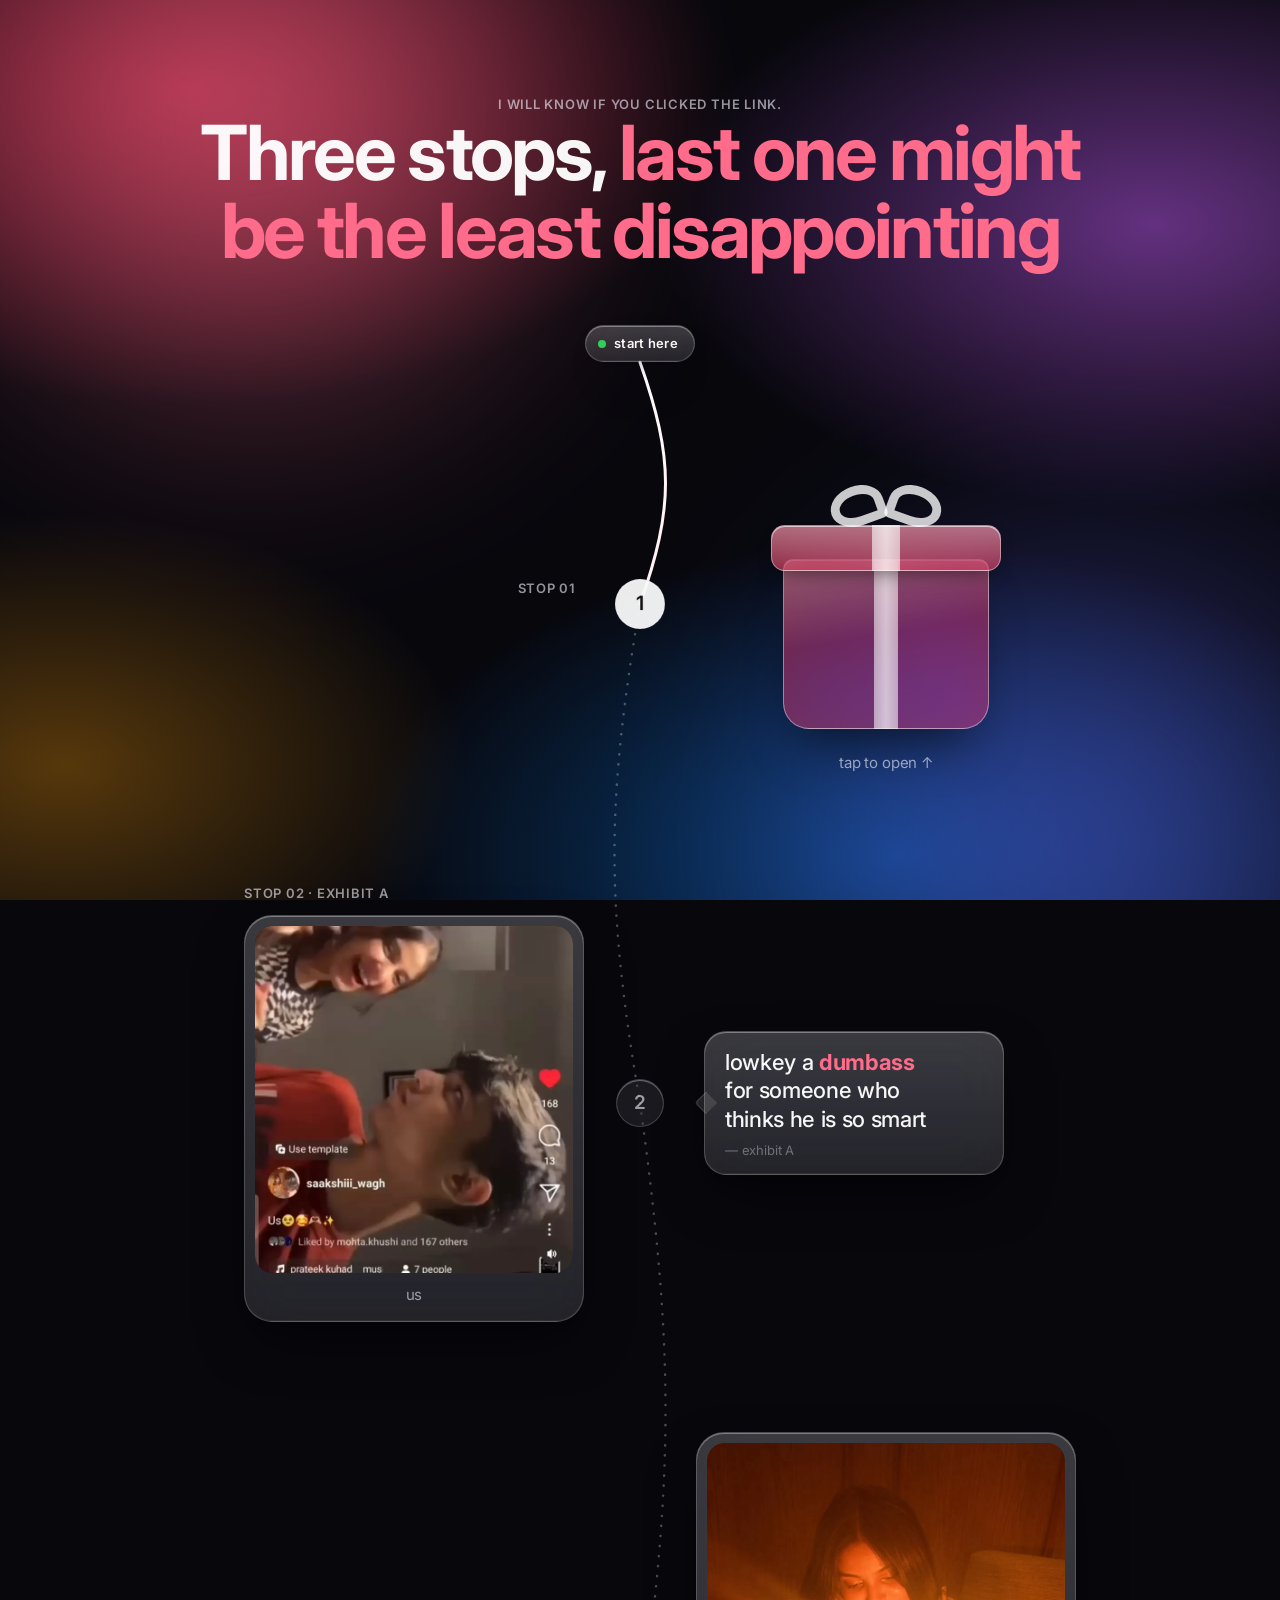
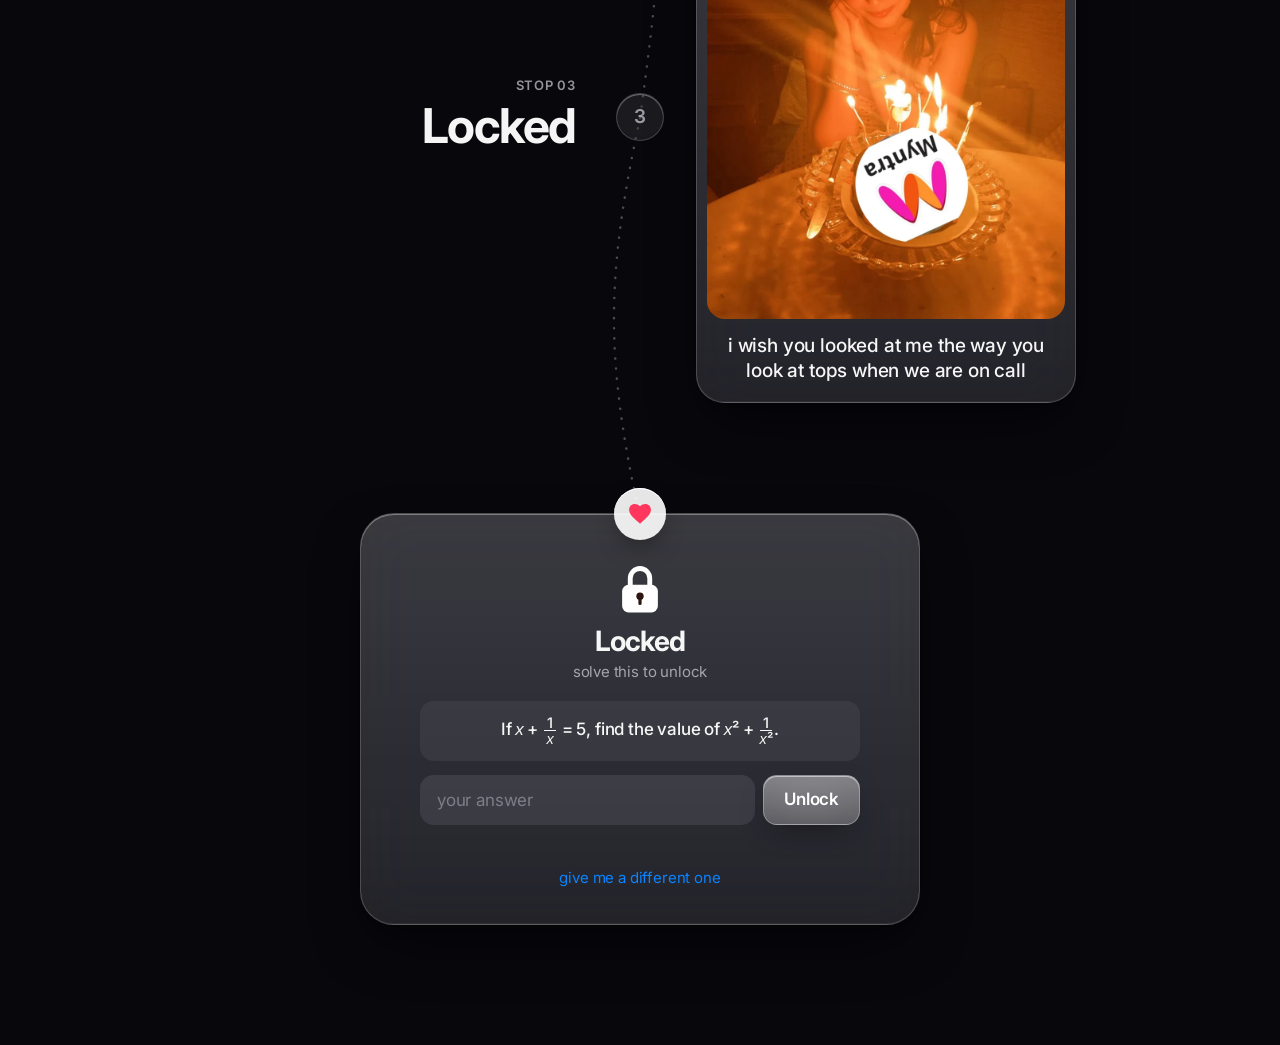
==== commit 4eaca937: "Update journey.html" ====
--- a/journey.html
+++ b/journey.html
@@ -19,9 +19,8 @@
     <div class="wallpaper" aria-hidden="true"></div>
 
     <header class="page journey-head">
-      <p class="eyebrow reveal">a tiny journey</p>
-      <h1 class="display reveal">Three stops, <em>one idiot.</em></h1>
-      <p class="reveal">Follow the trail. It ends somewhere good — I hope.</p>
+      <p class="eyebrow reveal">I will know if you clicked the link.</p>
+      <h1 class="display reveal">Three stops, <em>last one might be the least disappointing</em></h1>
     </header>
 
     <main class="page journey" id="journey">
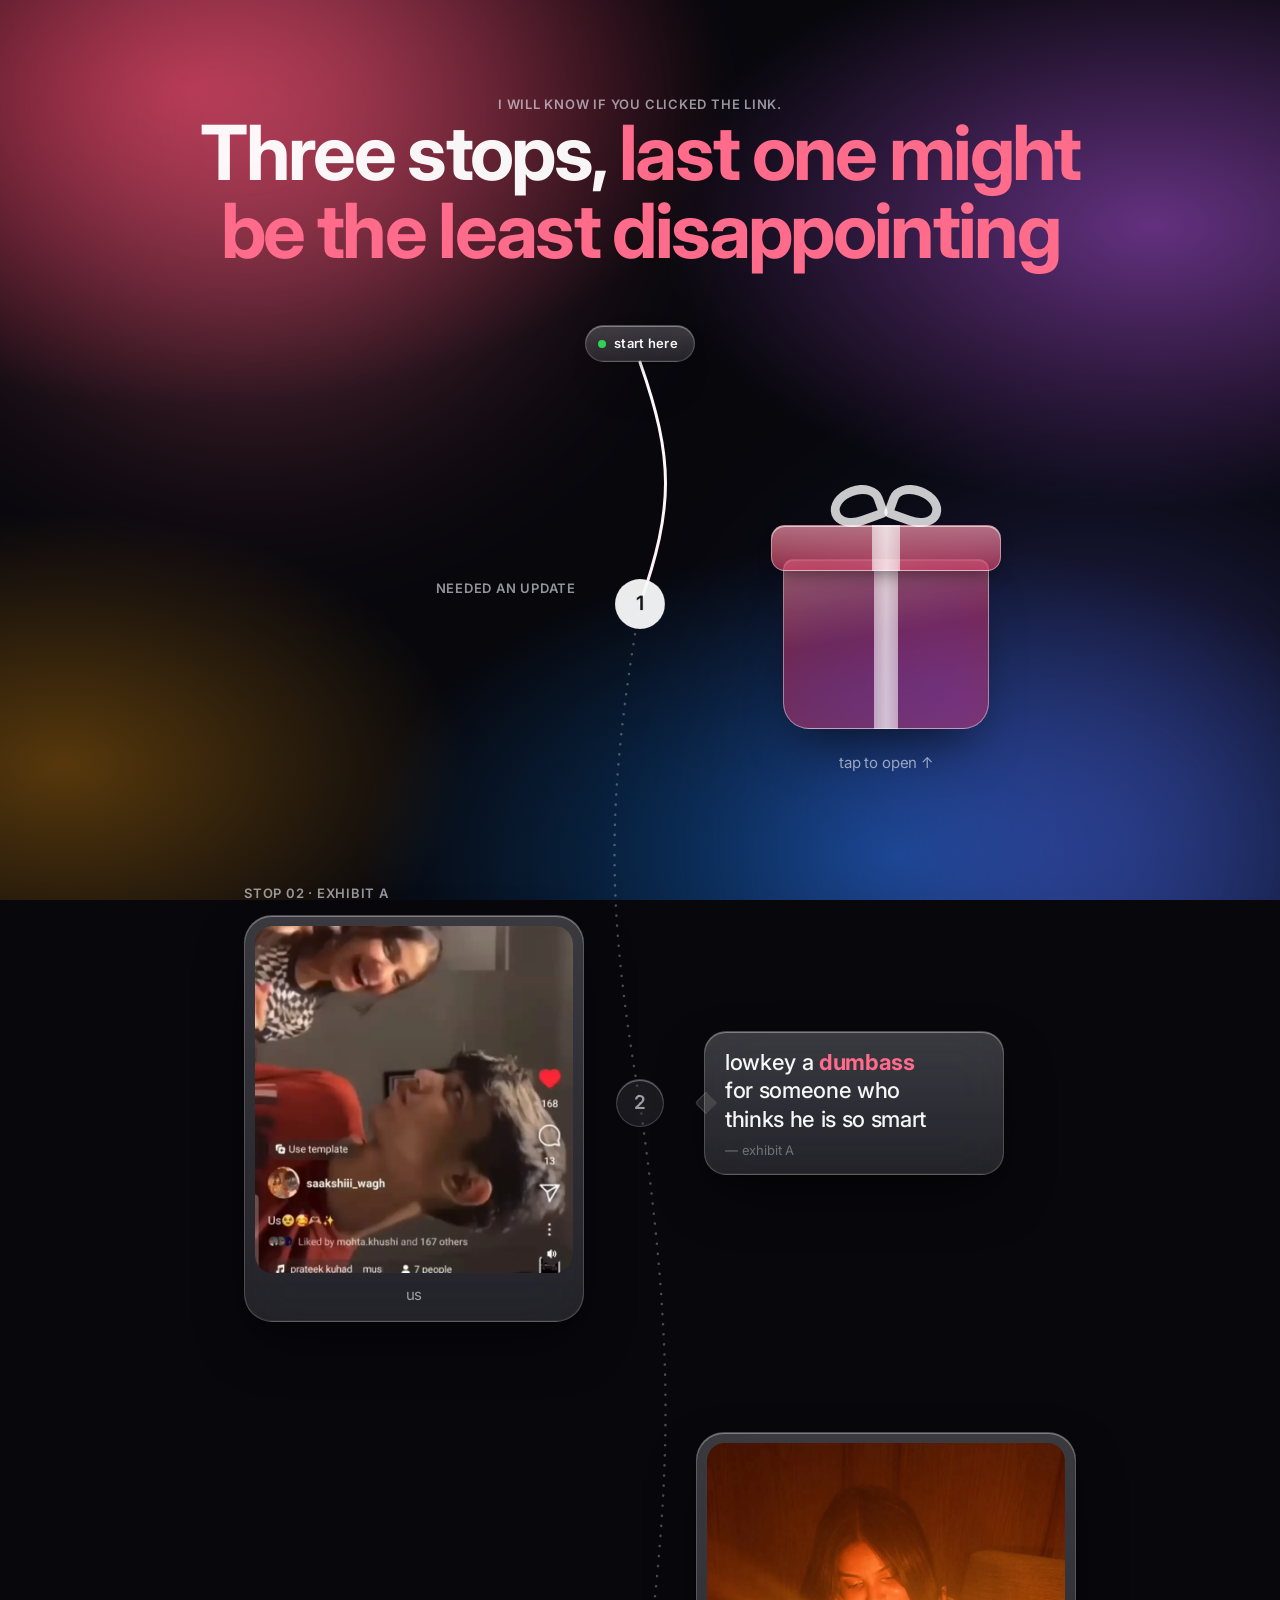
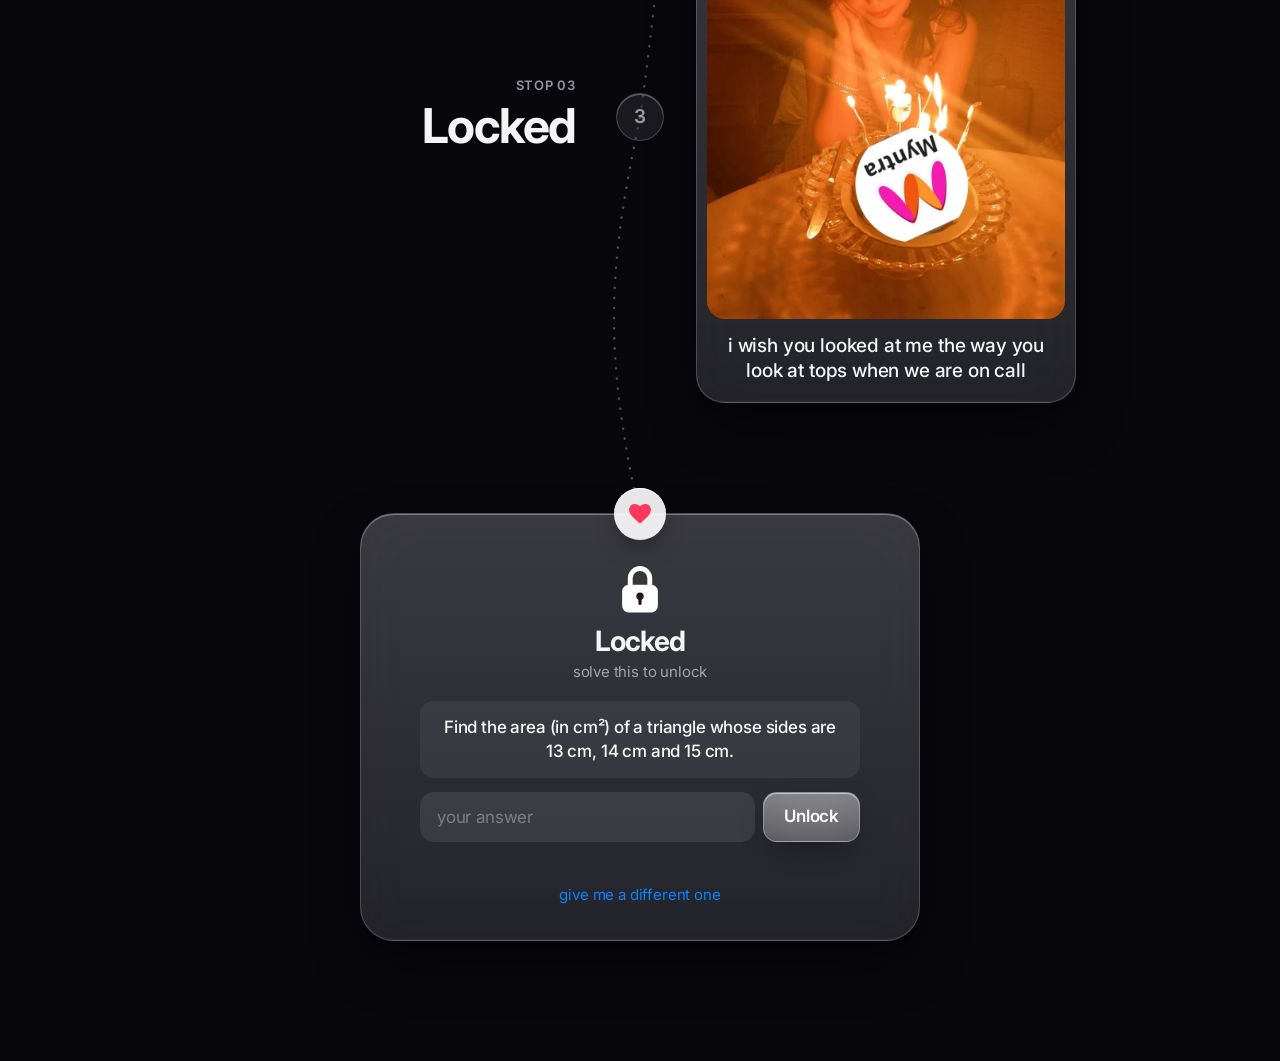
==== commit e82a55de: "Update journey.html" ====
--- a/journey.html
+++ b/journey.html
@@ -44,7 +44,7 @@
       <section class="stop stop--main-right" id="stop1" aria-label="Stop 01">
         <div class="pin" data-node aria-hidden="true">1</div>
         <div class="stop__side reveal">
-          <span class="stop__label">Stop 01</span>
+          <span class="stop__label">Needed an update</span>
           <p class="stop__note" id="stop1-note"></p>
         </div>
         <div class="stop__main reveal">
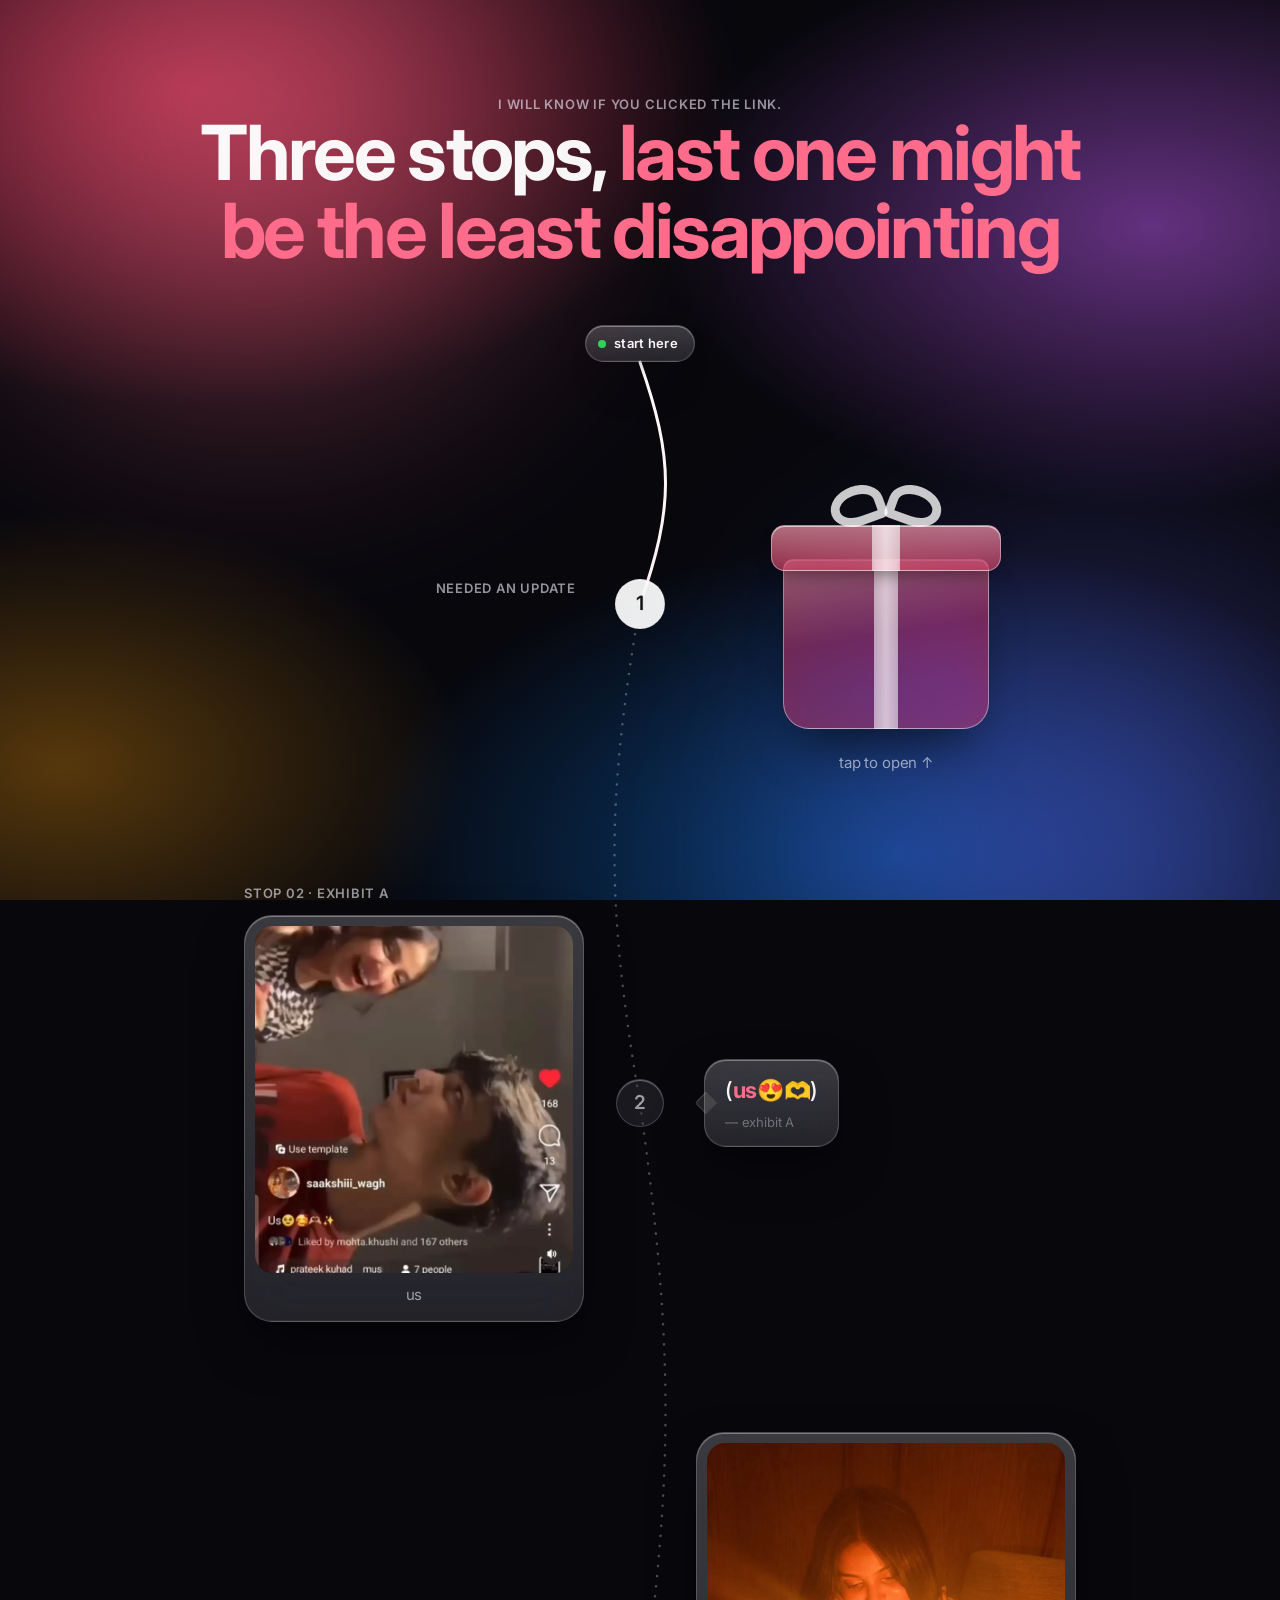
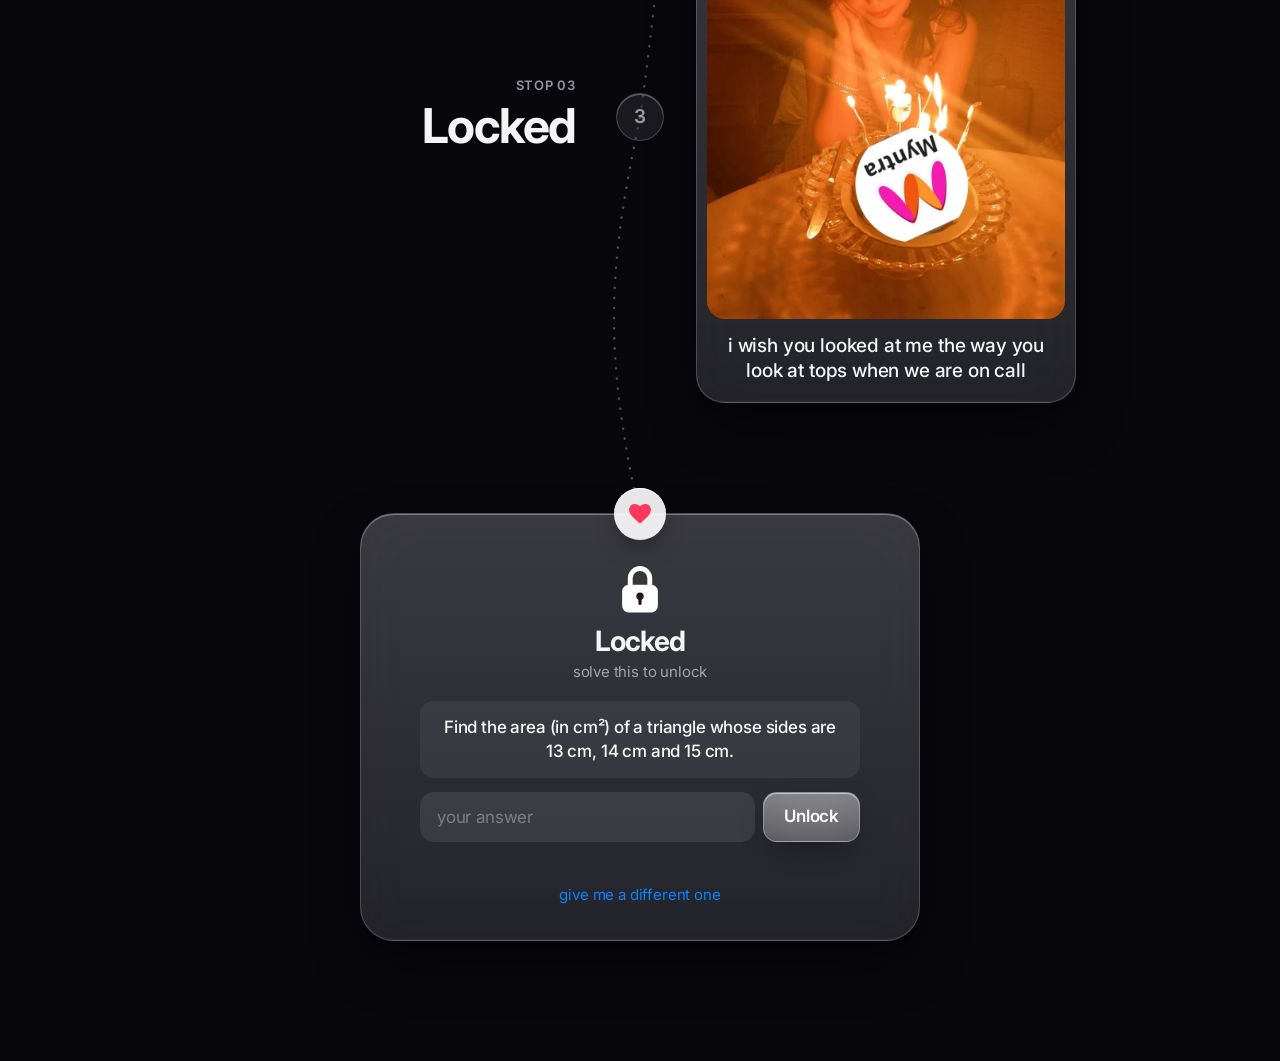
==== commit 38d01d83: "Update journey.html" ====
--- a/journey.html
+++ b/journey.html
@@ -90,7 +90,7 @@
         </div>
         <div class="stop__side reveal">
           <div class="bubble">
-            <p>lowkey a <mark>dumbass</mark> for someone who thinks he is so smart</p>
+            <p>(<mark>us😍🫶</mark>)</p>
             <small>— exhibit A</small>
           </div>
         </div>
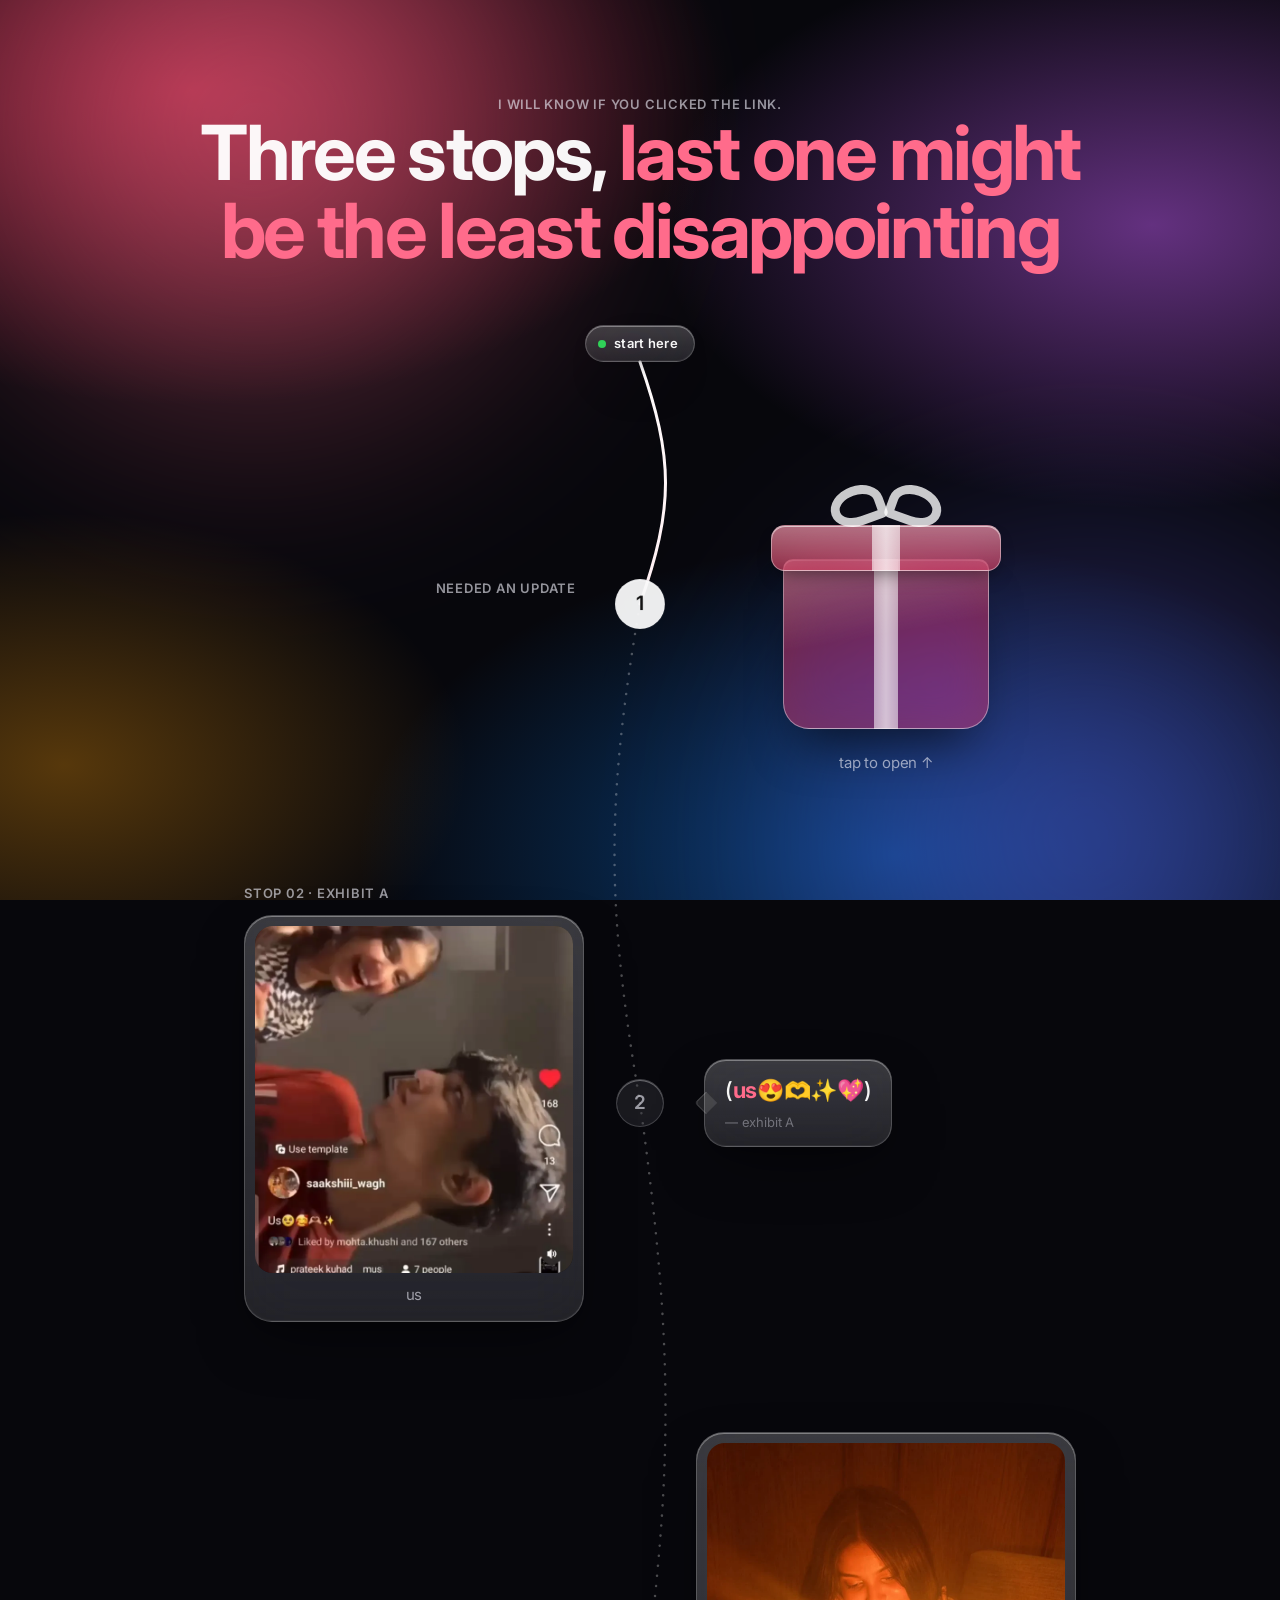
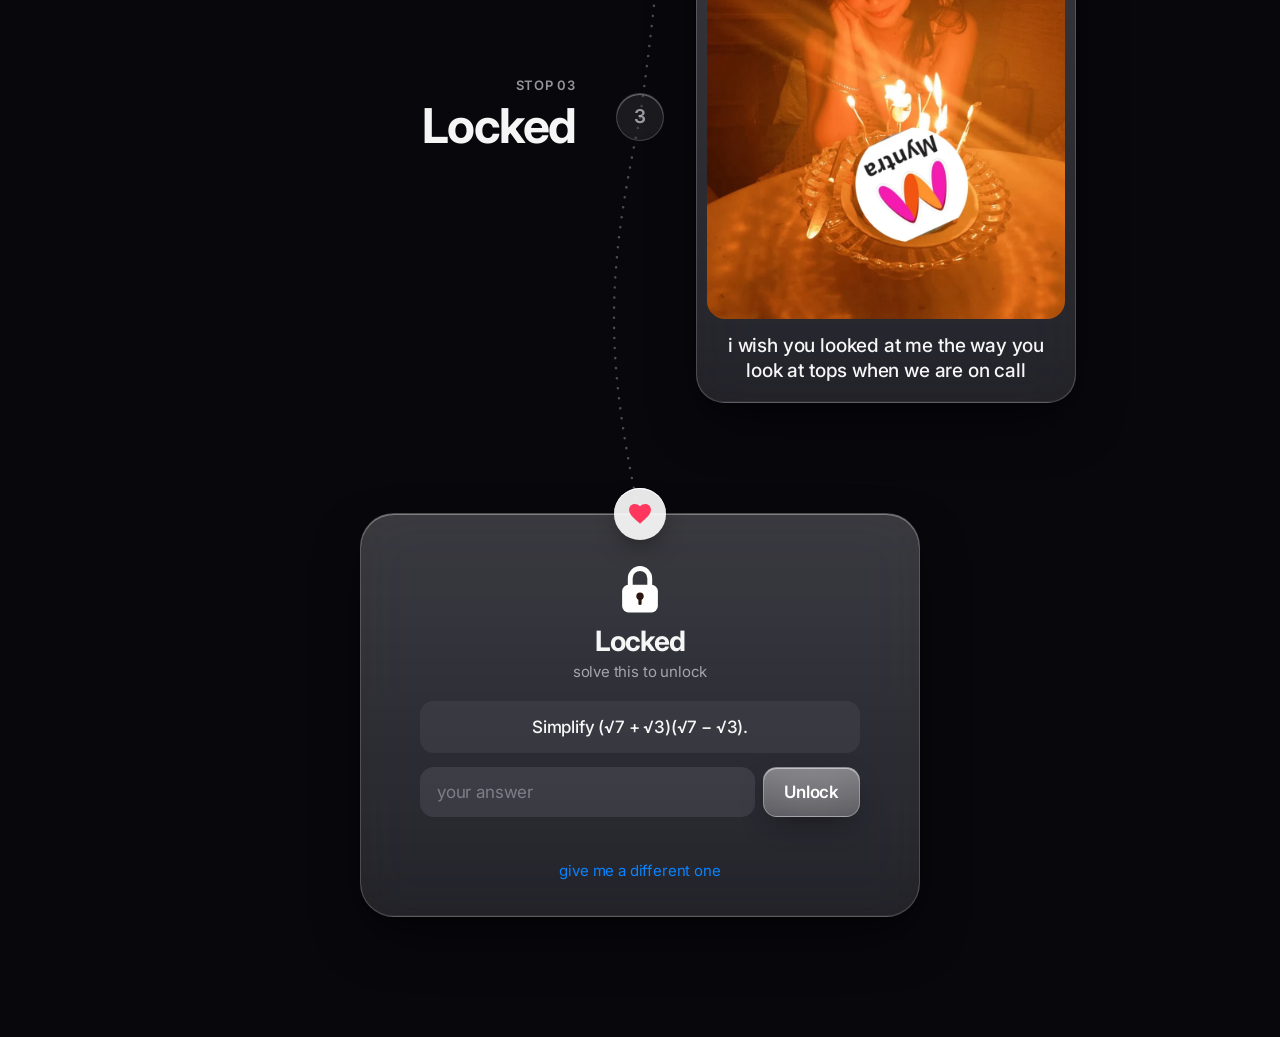
==== commit da37a3db: "Update journey.html" ====
--- a/journey.html
+++ b/journey.html
@@ -90,7 +90,7 @@
         </div>
         <div class="stop__side reveal">
           <div class="bubble">
-            <p>(<mark>us😍🫶</mark>)</p>
+            <p>(<mark>us😍🫶✨💖</mark>)</p>
             <small>— exhibit A</small>
           </div>
         </div>
